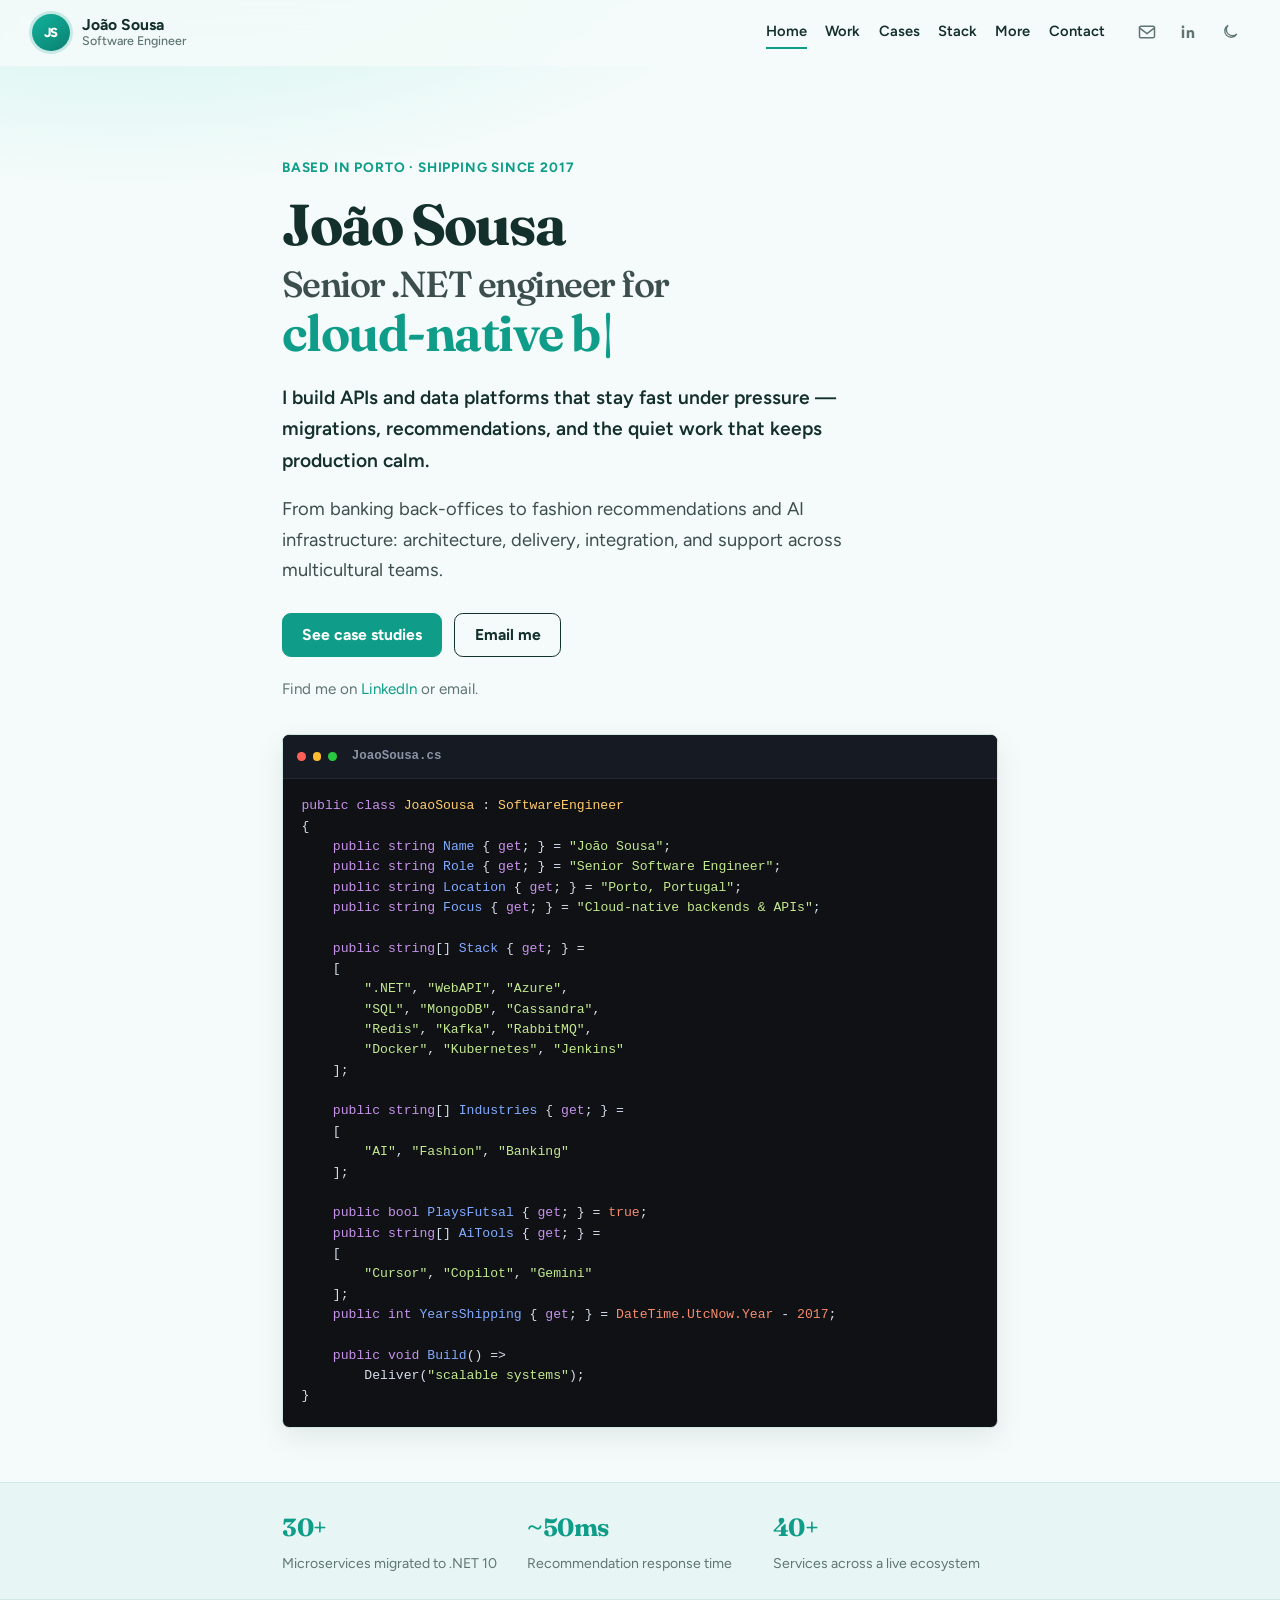
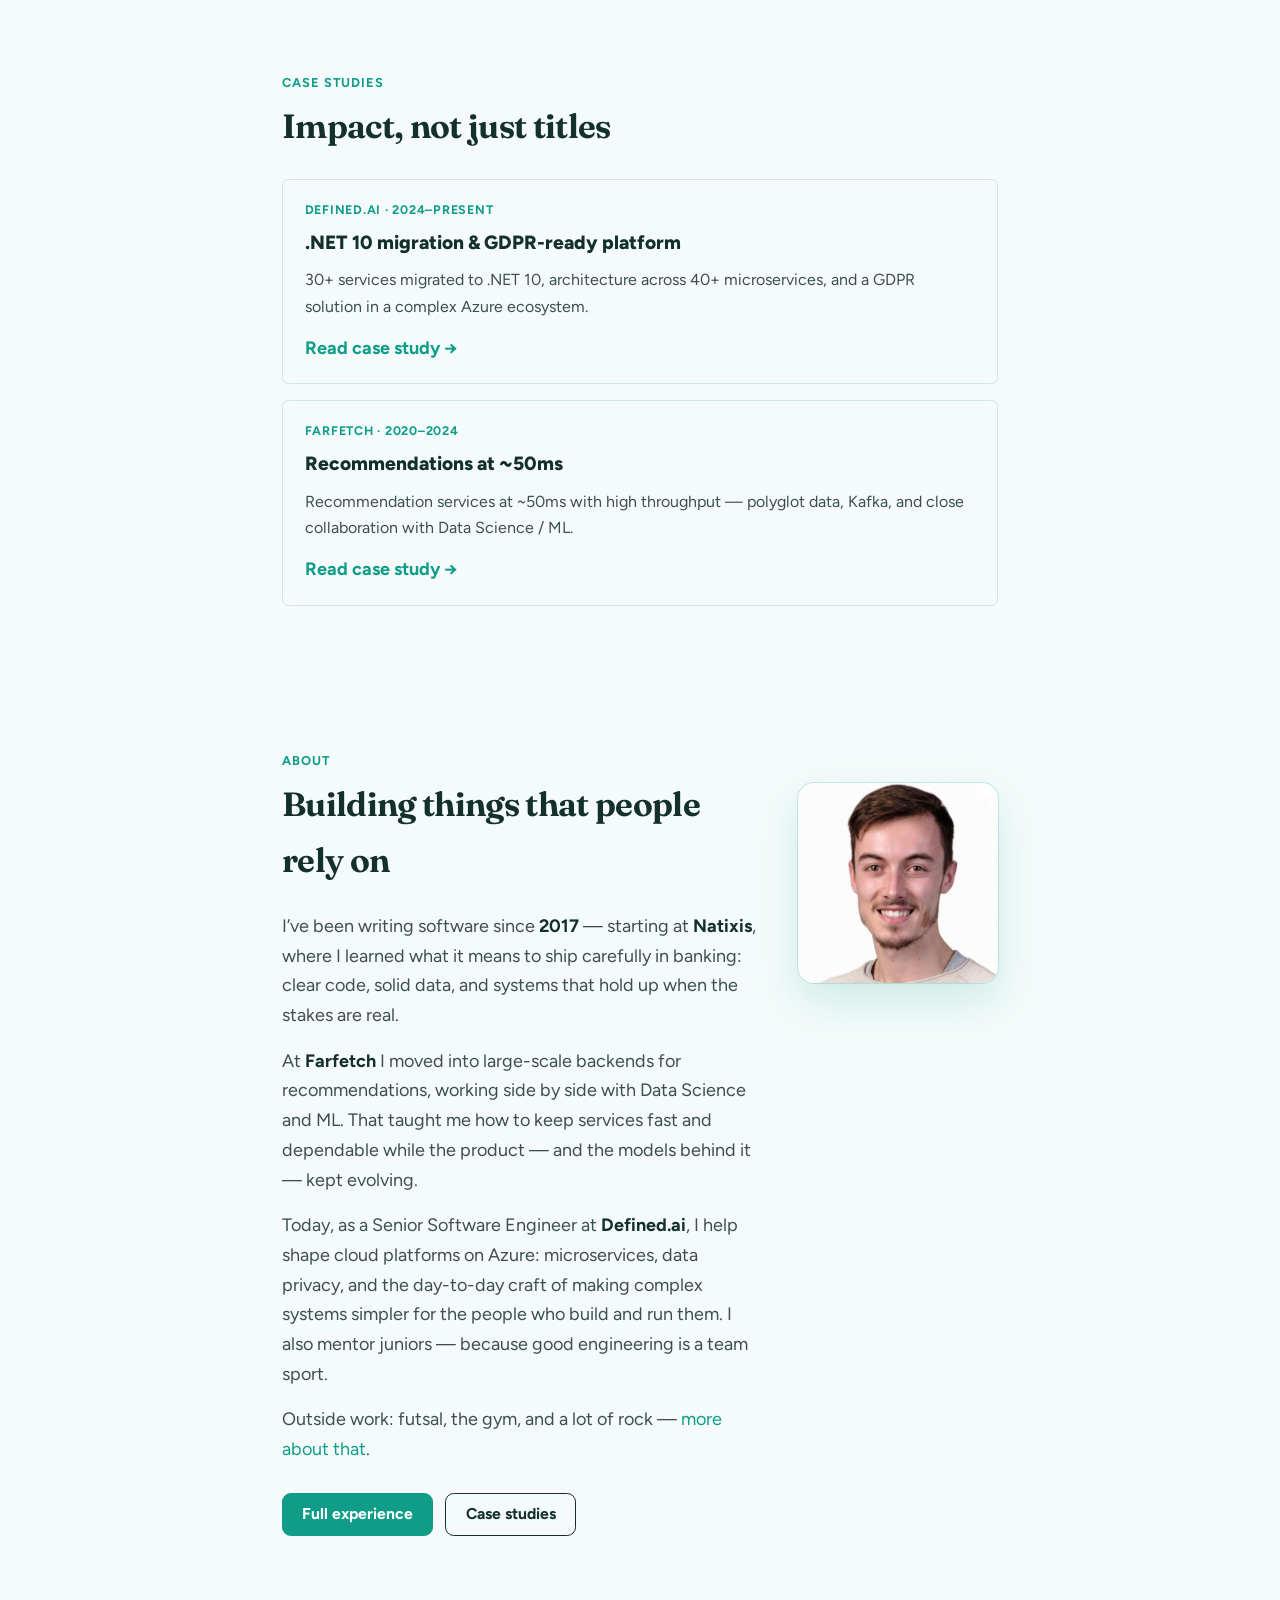
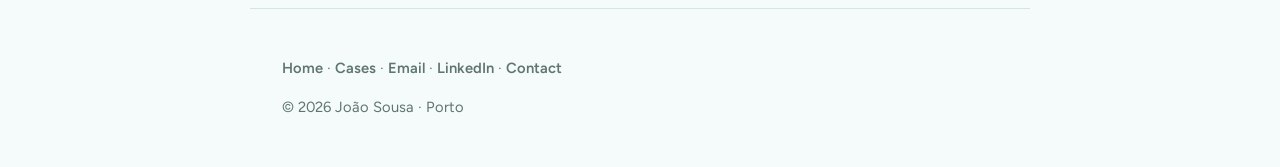
==== index.html @ 3246242c "Show ISP and UTM on Your traffic admin table. Co-authored-by: Cursor <cursoragent@cursor.com>" ====
<!DOCTYPE html>
<html lang="en">
  <head>
    <meta charset="UTF-8" />
    <meta name="viewport" content="width=device-width, initial-scale=1.0" />
    <title>João Sousa — Senior Software Engineer</title>
    <meta
      name="description"
      content="Senior .NET engineer in Porto focused on cloud-native backends, APIs, and data platforms across AI, fashion, and banking."
    />
    <meta name="theme-color" content="#0f9d8a" />
    <meta
      name="analytics-endpoint"
      content="https://ca-joaosousa-analytics.icysky-6de7d3a3.northeurope.azurecontainerapps.io"
    />
    <link rel="icon" href="images/favicon.svg" type="image/svg+xml" />
    <link rel="apple-touch-icon" href="images/apple-touch-icon.png" />
    <meta property="og:type" content="website" />
    <meta property="og:title" content="João Sousa — Senior Software Engineer" />
    <meta
      property="og:description"
      content="Senior .NET engineer building backends, APIs, and cloud platforms. Experience across AI, fashion, and banking."
    />
    <meta
      property="og:image"
      content="https://joaosousadev.me/images/og-card.jpg"
    />
    <meta property="og:image:width" content="1200" />
    <meta property="og:image:height" content="630" />
    <meta property="og:url" content="https://joaosousadev.me/" />
    <meta property="og:locale" content="en_GB" />
    <meta name="twitter:card" content="summary_large_image" />
    <meta name="twitter:title" content="João Sousa — Senior Software Engineer" />
    <meta
      name="twitter:description"
      content="Senior .NET engineer building backends, APIs, and cloud platforms."
    />
    <meta
      name="twitter:image"
      content="https://joaosousadev.me/images/og-card.jpg"
    />
    <script>
      (() => {
        const stored = localStorage.getItem("theme");
        const prefersDark = window.matchMedia("(prefers-color-scheme: dark)").matches;
        const theme =
          stored === "light" || stored === "dark"
            ? stored
            : prefersDark
              ? "dark"
              : "light";
        document.documentElement.setAttribute("data-theme", theme);
      })();
    </script>
    <link rel="preconnect" href="https://fonts.googleapis.com" />
    <link rel="preconnect" href="https://fonts.gstatic.com" crossorigin />
    <link
      href="https://fonts.googleapis.com/css2?family=Figtree:wght@400;500;600;700;800&family=Fraunces:opsz,wght@9..144,500;9..144,650;9..144,700&display=swap"
      rel="stylesheet"
    />
    <link rel="stylesheet" href="styles.css?v=20260723b" />
  </head>
  <body>
    <header class="site-header">
      <a class="brand" href="#/" data-link>
        <span class="brand__mark" aria-hidden="true">JS</span>
        <span class="brand__text">
          <span class="brand__name">João Sousa</span>
          <span class="brand__role">Software Engineer</span>
        </span>
      </a>

      <div class="header__right">
        <nav class="nav" aria-label="Primary">
          <a href="#/" data-link data-nav="home">Home</a>
          <a href="#/work" data-link data-nav="work">Work</a>
          <a href="#/cases" data-link data-nav="cases">Cases</a>
          <a href="#/stack" data-link data-nav="stack">Stack</a>
          <a href="#/more" data-link data-nav="more">More</a>
          <a href="#/contact" data-link data-nav="contact">Contact</a>
        </nav>
        <div class="header__actions">
          <a
            class="icon-link"
            href="mailto:jpsousa1812@hotmail.com"
            aria-label="Send email"
            title="Email"
          >
            <svg viewBox="0 0 24 24" width="20" height="20" fill="none" stroke="currentColor" stroke-width="1.8" aria-hidden="true">
              <rect x="3" y="5" width="18" height="14" rx="2" />
              <path d="m3 7 9 7 9-7" stroke-linecap="round" stroke-linejoin="round" />
            </svg>
          </a>
          <a
            class="icon-link"
            href="https://www.linkedin.com/in/joao-sousa-software-engineer/"
            target="_blank"
            rel="noopener noreferrer"
            aria-label="LinkedIn profile"
            title="LinkedIn"
          >
            <svg viewBox="0 0 24 24" width="18" height="18" fill="currentColor" aria-hidden="true">
              <path d="M6.94 8.5H3.75V20h3.19V8.5zM5.34 7.1a1.85 1.85 0 1 0 0-3.7 1.85 1.85 0 0 0 0 3.7zM20.25 20h-3.18v-5.6c0-1.33-.48-2.24-1.68-2.24-.92 0-1.46.62-1.7 1.22-.09.21-.11.5-.11.8V20H10.4s.04-9.43 0-10.41h3.19v1.48c.42-.65 1.18-1.58 2.88-1.58 2.1 0 3.78 1.37 3.78 4.32V20z" />
            </svg>
          </a>
          <button
            type="button"
            class="theme-toggle"
            id="theme-toggle"
            aria-label="Toggle dark mode"
            title="Toggle theme"
          >
            <span class="theme-toggle__icon theme-toggle__icon--moon" aria-hidden="true">
              <svg viewBox="0 0 24 24" width="18" height="18" fill="none" stroke="currentColor" stroke-width="1.8">
                <path d="M21 14.5A8.5 8.5 0 1 1 9.5 3 7 7 0 0 0 21 14.5z" />
              </svg>
            </span>
            <span class="theme-toggle__icon theme-toggle__icon--sun" aria-hidden="true">
              <svg viewBox="0 0 24 24" width="18" height="18" fill="none" stroke="currentColor" stroke-width="1.8">
                <circle cx="12" cy="12" r="4" />
                <path d="M12 2v2M12 20v2M4.9 4.9l1.4 1.4M17.7 17.7l1.4 1.4M2 12h2M20 12h2M4.9 19.1l1.4-1.4M17.7 6.3l1.4-1.4" />
              </svg>
            </span>
          </button>
        </div>
      </div>
    </header>

    <main id="app">
      <section class="page is-active" data-page="home" id="page-home">
        <div class="hero">
          <p class="hero__place">Based in Porto · shipping since 2017</p>
          <h1 class="hero__title">
            <span class="hero__name">João Sousa</span>
            <span class="hero__lead">Senior .NET engineer for</span>
            <span class="hero__typed"
              ><span id="typed-role">cloud-native backends</span
              ><span class="hero__cursor" aria-hidden="true">|</span></span
            >
          </h1>
          <p class="hero__pitch">
            I build APIs and data platforms that stay fast under pressure —
            migrations, recommendations, and the quiet work that keeps
            production calm.
          </p>
          <p class="hero__lede">
            From banking back-offices to fashion recommendations and AI
            infrastructure: architecture, delivery, integration, and support
            across multicultural teams.
          </p>
          <div class="hero__actions">
            <a class="btn btn--primary" href="#/cases" data-link>See case studies</a>
            <a class="btn btn--ghost" href="mailto:jpsousa1812@hotmail.com"
              >Email me</a
            >
          </div>
          <p class="hero__find">
            Find me on
            <a
              href="https://www.linkedin.com/in/joao-sousa-software-engineer/"
              target="_blank"
              rel="noopener noreferrer"
              >LinkedIn</a
            >
            or email.
          </p>

          <div class="code-panel" aria-label="Profile represented as C# code">
            <div class="code-panel__bar">
              <span class="code-panel__dot" aria-hidden="true"></span>
              <span class="code-panel__dot" aria-hidden="true"></span>
              <span class="code-panel__dot" aria-hidden="true"></span>
              <span class="code-panel__file">JoaoSousa.cs</span>
            </div>
            <pre class="code-panel__pre"><code class="code"><span class="k">public class</span> <span class="t">JoaoSousa</span> : <span class="t">SoftwareEngineer</span>
{
    <span class="k">public string</span> <span class="p">Name</span> { <span class="k">get</span>; } = <span class="s">"João Sousa"</span>;
    <span class="k">public string</span> <span class="p">Role</span> { <span class="k">get</span>; } = <span class="s">"Senior Software Engineer"</span>;
    <span class="k">public string</span> <span class="p">Location</span> { <span class="k">get</span>; } = <span class="s">"Porto, Portugal"</span>;
    <span class="k">public string</span> <span class="p">Focus</span> { <span class="k">get</span>; } = <span class="s">"Cloud-native backends &amp; APIs"</span>;

    <span class="k">public string</span>[] <span class="p">Stack</span> { <span class="k">get</span>; } =
    [
        <span class="s">".NET"</span>, <span class="s">"WebAPI"</span>, <span class="s">"Azure"</span>,
        <span class="s">"SQL"</span>, <span class="s">"MongoDB"</span>, <span class="s">"Cassandra"</span>,
        <span class="s">"Redis"</span>, <span class="s">"Kafka"</span>, <span class="s">"RabbitMQ"</span>,
        <span class="s">"Docker"</span>, <span class="s">"Kubernetes"</span>, <span class="s">"Jenkins"</span>
    ];

    <span class="k">public string</span>[] <span class="p">Industries</span> { <span class="k">get</span>; } =
    [
        <span class="s">"AI"</span>, <span class="s">"Fashion"</span>, <span class="s">"Banking"</span>
    ];

    <span class="k">public bool</span> <span class="p">PlaysFutsal</span> { <span class="k">get</span>; } = <span class="n">true</span>;
    <span class="k">public string</span>[] <span class="p">AiTools</span> { <span class="k">get</span>; } =
    [
        <span class="s">"Cursor"</span>, <span class="s">"Copilot"</span>, <span class="s">"Gemini"</span>
    ];
    <span class="k">public int</span> <span class="p">YearsShipping</span> { <span class="k">get</span>; } = <span class="n">DateTime.UtcNow.Year</span> - <span class="n">2017</span>;

    <span class="k">public void</span> <span class="m">Build</span>() =>
        Deliver(<span class="s">"scalable systems"</span>);
}</code></pre>
          </div>
        </div>

        <div class="proof">
          <div class="proof__inner">
            <div class="proof__item">
              <p class="proof__value">30+</p>
              <p class="proof__label">Microservices migrated to .NET 10</p>
            </div>
            <div class="proof__item">
              <p class="proof__value">~50ms</p>
              <p class="proof__label">Recommendation response time</p>
            </div>
            <div class="proof__item">
              <p class="proof__value">40+</p>
              <p class="proof__label">Services across a live ecosystem</p>
            </div>
          </div>
        </div>

        <div class="section home-cases">
          <p class="section__eyebrow">Case studies</p>
          <h2 class="section__title">Impact, not just titles</h2>
          <div class="card-list">
            <a class="card" href="#/cases/defined" data-link>
              <p class="card__eyebrow">Defined.ai · 2024–Present</p>
              <h3 class="card__title">.NET 10 migration & GDPR-ready platform</h3>
              <p class="card__text">
                30+ services migrated to .NET 10, architecture across 40+
                microservices, and a GDPR solution in a complex Azure ecosystem.
              </p>
              <p class="card__cta">Read case study →</p>
            </a>
            <a class="card" href="#/cases/farfetch" data-link>
              <p class="card__eyebrow">Farfetch · 2020–2024</p>
              <h3 class="card__title">Recommendations at ~50ms</h3>
              <p class="card__text">
                Recommendation services at ~50ms with high throughput — polyglot
                data, Kafka, and close collaboration with Data Science / ML.
              </p>
              <p class="card__cta">Read case study →</p>
            </a>
          </div>
        </div>

        <div class="section about">
          <p class="section__eyebrow">About</p>
          <div class="about-layout">
            <div class="about-copy">
              <h2 class="section__title">Building things that people rely on</h2>
              <div class="prose">
                <p>
                  I’ve been writing software since <strong>2017</strong> — starting
                  at <strong>Natixis</strong>, where I learned what it means to ship
                  carefully in banking: clear code, solid data, and systems that
                  hold up when the stakes are real.
                </p>
                <p>
                  At <strong>Farfetch</strong> I moved into large-scale backends for
                  recommendations, working side by side with Data Science and ML.
                  That taught me how to keep services fast and dependable while the
                  product — and the models behind it — kept evolving.
                </p>
                <p>
                  Today, as a Senior Software Engineer at <strong>Defined.ai</strong>,
                  I help shape cloud platforms on Azure: microservices, data privacy,
                  and the day-to-day craft of making complex systems simpler for the
                  people who build and run them. I also mentor juniors — because good
                  engineering is a team sport.
                </p>
                <p>
                  Outside work: futsal, the gym, and a lot of rock —
                  <a href="#/more" data-link>more about that</a>.
                </p>
              </div>
              <div class="cta-row">
                <a class="btn btn--primary" href="#/work" data-link>Full experience</a>
                <a class="btn btn--ghost" href="#/cases" data-link>Case studies</a>
              </div>
            </div>
            <figure class="about-photo">
              <img
                src="images/joao-portrait.jpg"
                alt="João Sousa"
                width="505"
                height="505"
                loading="lazy"
                decoding="async"
              />
            </figure>
          </div>
        </div>
      </section>

      <section class="page" data-page="work" id="page-work" hidden>
        <div class="section">
          <p class="section__eyebrow">Experience</p>
          <h1 class="section__title section__title--page">Where the work happened</h1>
          <p class="prose intro">
            Impact-focused highlights. For deeper narratives, see the
            <a href="#/cases" data-link>case studies</a>.
          </p>

          <ol class="timeline">
            <li class="timeline__item is-visible">
              <div class="timeline__meta">
                <time datetime="2024-04">04.2024 — Present</time>
                <p class="timeline__role">Senior Software Engineer</p>
                <p class="timeline__org">Defined.ai</p>
              </div>
              <div class="timeline__body">
                <ul class="impact">
                  <li>
                    Migrated <strong>30+ microservices</strong> to
                    <strong>.NET 10</strong> from legacy versions in a live
                    platform.
                  </li>
                  <li>
                    Designed architecture across a complex ecosystem of
                    <strong>40+ microservices</strong>, including a
                    <strong>GDPR</strong> solution for sensitive data.
                  </li>
                  <li>
                    Led migration from <strong>Azure Classic to ARM</strong> and
                    hardened cloud-native delivery with Docker, Kubernetes, and
                    RabbitMQ.
                  </li>
                  <li>
                    Mentored junior engineers and partnered with stakeholders on
                    technical roadmaps.
                  </li>
                </ul>
                <p class="timeline__stack">
                  .NET · WebAPI · SQL Server · Docker · RabbitMQ · Azure ·
                  Kubernetes
                </p>
                <p class="timeline__link">
                  <a href="#/cases/defined" data-link>Case study →</a>
                </p>
              </div>
            </li>

            <li class="timeline__item is-visible">
              <div class="timeline__meta">
                <time datetime="2020-09">09.2020 — 03.2024</time>
                <p class="timeline__role">Software Engineer .NET</p>
                <p class="timeline__org">Farfetch</p>
              </div>
              <div class="timeline__body">
                <ul class="impact">
                  <li>
                    Delivered recommendation services with
                    <strong>~50ms response times</strong> under high throughput.
                  </li>
                  <li>
                    Partnered with <strong>Data Science & ML</strong> to align
                    architecture with model deployment needs.
                  </li>
                  <li>
                    Owned a polyglot persistence layer —
                    <strong>MongoDB, SQL, Cassandra, Redis</strong> — for
                    consistency and performance.
                  </li>
                  <li>
                    Orchestrated distributed services with
                    <strong>Kafka, Docker, and Kubernetes</strong>; integrated
                    Python into production workflows.
                  </li>
                </ul>
                <p class="timeline__stack">
                  .NET · Kafka · MongoDB · Cassandra · Redis · Kubernetes · Python
                </p>
                <p class="timeline__link">
                  <a href="#/cases/farfetch" data-link>Case study →</a>
                </p>
              </div>
            </li>

            <li class="timeline__item is-visible">
              <div class="timeline__meta">
                <time datetime="2017-09">09.2017 — 09.2020</time>
                <p class="timeline__role">.NET Developer → Junior → Trainee</p>
                <p class="timeline__org">Natixis</p>
              </div>
              <div class="timeline__body">
                <ul class="impact">
                  <li>
                    Grew from trainee to .NET engineer on
                    <strong>enterprise banking</strong> applications.
                  </li>
                  <li>
                    Delivered .NET services and optimized
                    <strong>T-SQL / SQL Server</strong> workflows for reporting
                    and back-office efficiency.
                  </li>
                  <li>
                    Delivered <strong>SSIS</strong> integrations and applied
                    design patterns / clean code for maintainability.
                  </li>
                </ul>
                <p class="timeline__stack">
                  .NET · SQL Server · SSIS · Entity Framework · T-SQL
                </p>
              </div>
            </li>
          </ol>
        </div>
      </section>

      <section class="page" data-page="cases" id="page-cases" hidden>
        <div class="section">
          <p class="section__eyebrow">Case studies</p>
          <h1 class="section__title section__title--page">Selected deep dives</h1>
          <p class="prose intro">
            Two stories that show how I approach platform and data-heavy backend
            work end to end.
          </p>

          <div class="card-list">
            <a class="card" href="#/cases/defined" data-link>
              <p class="card__eyebrow">Defined.ai · 2024–Present</p>
              <h2 class="card__title">.NET 10 migration & GDPR-ready platform</h2>
              <p class="card__text">
                30+ services migrated to .NET 10, architecture across 40+
                microservices, and a GDPR solution in a complex Azure ecosystem.
              </p>
              <p class="card__cta">Read case study →</p>
            </a>
            <a class="card" href="#/cases/farfetch" data-link>
              <p class="card__eyebrow">Farfetch · 2020–2024</p>
              <h2 class="card__title">Recommendations at ~50ms</h2>
              <p class="card__text">
                Recommendation services at ~50ms with high throughput — polyglot
                data, Kafka, and close collaboration with Data Science / ML.
              </p>
              <p class="card__cta">Read case study →</p>
            </a>
          </div>
        </div>
      </section>

      <section class="page" data-page="case-defined" id="page-case-defined" hidden>
        <div class="section">
          <p class="section__eyebrow">
            <a href="#/cases" data-link>Cases</a> · Defined.ai
          </p>
          <h1 class="section__title section__title--page">
            .NET 10 migration & GDPR-ready platform
          </h1>
          <p class="case__meta">Senior Software Engineer · 04.2024 — Present</p>

          <div class="metrics">
            <div class="metrics__item">
              <p class="metrics__value">30+</p>
              <p class="metrics__label">Microservices migrated to .NET 10</p>
            </div>
            <div class="metrics__item">
              <p class="metrics__value">40+</p>
              <p class="metrics__label">Services in the ecosystem</p>
            </div>
            <div class="metrics__item">
              <p class="metrics__value">GDPR</p>
              <p class="metrics__label">Privacy solution designed</p>
            </div>
          </div>

          <div class="case-block">
            <h2>Problem</h2>
            <p>
              A large microservices estate needed to move off legacy .NET
              versions, stay operable at scale, and meet stronger privacy
              expectations for sensitive user data — without freezing delivery.
            </p>
          </div>
          <div class="case-block">
            <h2>Approach</h2>
            <ul class="impact">
              <li>
                Migrated <strong>30+ microservices</strong> from legacy .NET
                versions to <strong>.NET 10</strong>.
              </li>
              <li>
                Designed architecture across a complex ecosystem of
                <strong>40+ microservices</strong>, including service boundaries
                and cloud-native deployment on Azure.
              </li>
              <li>
                Designed a <strong>GDPR</strong> solution covering data handling
                and compliance needs across the platform.
              </li>
              <li>
                Supported infrastructure evolution
                (<strong>Azure Classic → ARM</strong>) with Docker, Kubernetes,
                and resilient messaging via RabbitMQ.
              </li>
              <li>
                Mentored junior engineers and aligned technical work with
                business priorities.
              </li>
            </ul>
          </div>
          <div class="case-block">
            <h2>Outcome</h2>
            <p>
              A modernized service fleet on .NET 10, clearer architecture across
              40+ services, and a GDPR-ready approach to sensitive data — built
              to scale with the product rather than fight it.
            </p>
          </div>
          <p class="timeline__stack">
            .NET 10 · WebAPI · SQL Server · Docker · RabbitMQ · Azure ·
            Kubernetes · EF · Dapper
          </p>
          <div class="cta-row">
            <a class="btn btn--ghost" href="#/cases" data-link>All cases</a>
            <a class="btn btn--primary" href="#/contact" data-link>Contact</a>
          </div>
        </div>
      </section>

      <section class="page" data-page="case-farfetch" id="page-case-farfetch" hidden>
        <div class="section">
          <p class="section__eyebrow">
            <a href="#/cases" data-link>Cases</a> · Farfetch
          </p>
          <h1 class="section__title section__title--page">
            Recommendations at ~50ms
          </h1>
          <p class="case__meta">Software Engineer .NET · 09.2020 — 03.2024</p>

          <div class="metrics">
            <div class="metrics__item">
              <p class="metrics__value">~50ms</p>
              <p class="metrics__label">Recommendation response time</p>
            </div>
            <div class="metrics__item">
              <p class="metrics__value">High</p>
              <p class="metrics__label">Throughput in production</p>
            </div>
            <div class="metrics__item">
              <p class="metrics__value">ML</p>
              <p class="metrics__label">Close DS / ML collaboration</p>
            </div>
          </div>

          <div class="case-block">
            <h2>Problem</h2>
            <p>
              Recommendation systems had to stay fast and reliable under heavy
              traffic, while integrating evolving ML models and a heterogeneous
              data landscape.
            </p>
          </div>
          <div class="case-block">
            <h2>Approach</h2>
            <ul class="impact">
              <li>
                Built and maintained mission-critical
                <strong>.NET</strong> recommendation services targeting
                <strong>~50ms</strong> response times at high throughput.
              </li>
              <li>
                Collaborated tightly with
                <strong>Data Science and Machine Learning</strong> on
                architecture and model integration.
              </li>
              <li>
                Managed polyglot persistence —
                <strong>MongoDB, SQL, Cassandra, Redis</strong> — for the right
                store per access pattern.
              </li>
              <li>
                Used <strong>Kafka</strong>, Docker, and Kubernetes for
                distributed, cloud-native delivery; brought
                <strong>Python</strong> into production data workflows where it
                fit.
              </li>
            </ul>
          </div>
          <div class="case-block">
            <h2>Outcome</h2>
            <p>
              A production recommendation path delivering around
              <strong>50ms</strong> responses under high throughput — stable
              enough to absorb ML-driven change without sacrificing the shopping
              experience.
            </p>
          </div>
          <p class="timeline__stack">
            .NET · WebAPI · Kafka · MongoDB · Cassandra · Redis · Kubernetes ·
            Python · Jenkins
          </p>
          <div class="cta-row">
            <a class="btn btn--ghost" href="#/cases" data-link>All cases</a>
            <a class="btn btn--primary" href="#/contact" data-link>Contact</a>
          </div>
        </div>
      </section>

      <section class="page" data-page="projects" id="page-projects" hidden>
        <div class="section">
          <p class="section__eyebrow">Projects</p>
          <h1 class="section__title section__title--page">Selected work & experiments</h1>
          <p class="prose intro">
            A short list of things I’m happy to discuss. Public repo links can be
            added as soon as you share them.
          </p>

          <div class="card-list">
            <article class="card card--static">
              <p class="card__eyebrow">Platform</p>
              <h2 class="card__title">Azure ARM migration patterns</h2>
              <p class="card__text">
                Lessons from moving a microservices estate from Classic to ARM —
                resource structure, containers, and safer rollouts.
              </p>
            </article>
            <article class="card card--static">
              <p class="card__eyebrow">Data</p>
              <h2 class="card__title">Polyglot persistence for recommendations</h2>
              <p class="card__text">
                How SQL, MongoDB, Cassandra, and Redis co-existed in a
                high-throughput recommendation path.
              </p>
            </article>
            <article class="card card--static">
              <p class="card__eyebrow">Privacy</p>
              <h2 class="card__title">GDPR-ready data handling</h2>
              <p class="card__text">
                Designing platform controls for consent, retention, and sensitive
                data flows in a microservices world.
              </p>
            </article>
          </div>
        </div>
      </section>

      <section class="page" data-page="stack" id="page-stack" hidden>
        <div class="section">
          <p class="section__eyebrow">Stack</p>
          <h1 class="section__title section__title--page">Tools from the CV</h1>
          <p class="prose intro">
            Full technology set from my experience since 2017 — backends, data,
            and cloud first.
          </p>

          <div class="stack-group">
            <h2 class="stack-group__title">.NET &amp; backend</h2>
            <ul class="stack-list">
              <li>.NET</li>
              <li>.NET Core</li>
              <li>C#</li>
              <li>ASP.NET</li>
              <li>WebAPI</li>
              <li>LINQ</li>
              <li>Entity Framework</li>
              <li>Dapper</li>
              <li>Design Patterns</li>
              <li>Architecture</li>
              <li>MultiThreading</li>
              <li>Clean Code</li>
            </ul>
          </div>

          <div class="stack-group">
            <h2 class="stack-group__title">Data &amp; persistence</h2>
            <ul class="stack-list">
              <li>SQL</li>
              <li>SQL Server</li>
              <li>T-SQL</li>
              <li>MongoDB</li>
              <li>Cassandra</li>
              <li>Redis</li>
              <li>SSIS</li>
              <li>JSON</li>
              <li>Apache Spark</li>
            </ul>
          </div>

          <div class="stack-group">
            <h2 class="stack-group__title">Cloud, messaging &amp; DevOps</h2>
            <ul class="stack-list">
              <li>Azure</li>
              <li>Docker</li>
              <li>Kubernetes</li>
              <li>Microservices</li>
              <li>Kafka</li>
              <li>RabbitMQ</li>
              <li>GIT</li>
              <li>Jenkins</li>
              <li>Continuous Integration</li>
              <li>DevOps</li>
            </ul>
          </div>

          <div class="stack-group">
            <h2 class="stack-group__title">Languages &amp; adjacent</h2>
            <ul class="stack-list">
              <li>Python</li>
              <li>Machine Learning</li>
              <li>Web Services</li>
            </ul>
          </div>

          <div class="stack-group">
            <h2 class="stack-group__title">Ways of working</h2>
            <ul class="stack-list">
              <li>Scrum</li>
              <li>Software Life Cycle Management</li>
              <li>Versioning Management</li>
              <li>Incident &amp; Request Management</li>
              <li>Testing Activities</li>
              <li>Time Management</li>
            </ul>
          </div>

          <p class="stack__note">
            Education: Degree in Computer Engineering — ISEP, Porto.
            Trainings from the CV also covered Frameworks and related .NET
            topics listed above.
          </p>
        </div>
      </section>

      <section class="page" data-page="more" id="page-more" hidden>
        <div class="section">
          <p class="section__eyebrow">More about me</p>
          <h1 class="section__title section__title--page">Beyond work</h1>
          <p class="prose intro more-intro">
            From Porto — still chasing the ball, lifting, and blasting
            <a
              href="https://open.spotify.com/track/5dtZJhfRvdIi0Wa59HrkjG"
              target="_blank"
              rel="noopener noreferrer"
              >Wet Sand</a
            >.
          </p>

          <div class="more-spotlight">
            <p class="more-spotlight__value">20+</p>
            <div class="more-spotlight__body">
              <h2>Futsal</h2>
              <p>Years on the court. Still playing.</p>
            </div>
          </div>

          <dl class="more-facts">
            <div class="more-facts__row">
              <dt>Gym</dt>
              <dd>Most weeks. No drama — just show up.</dd>
            </div>
            <div class="more-facts__row more-facts__row--feature">
              <dt>Rock</dt>
              <dd>
                <a
                  class="more-rock"
                  href="https://open.spotify.com/track/5dtZJhfRvdIi0Wa59HrkjG"
                  target="_blank"
                  rel="noopener noreferrer"
                >
                  <img
                    class="more-rock__art"
                    src="images/rhcp-californication.jpg"
                    alt="Red Hot Chili Peppers"
                    width="64"
                    height="64"
                    loading="lazy"
                    decoding="async"
                  />
                  <span class="more-rock__text">
                    Favorite band
                    <span class="more-band">Red Hot Chili Peppers</span>
                  </span>
                </a>
              </dd>
            </div>
          </dl>
        </div>
      </section>

      <section class="page" data-page="admin" id="page-admin" hidden>
        <div class="section">
          <p class="section__eyebrow">Private</p>
          <h1 class="section__title section__title--page">Analytics</h1>
          <p class="prose intro">
            Protected by API key. Not linked in the main nav —
            open <code>#/admin</code> directly.
          </p>

          <form class="admin-form" id="admin-form">
            <label class="admin-form__label" for="admin-api-key">API key</label>
            <div class="admin-form__row">
              <input
                id="admin-api-key"
                class="admin-form__input"
                type="password"
                autocomplete="off"
                spellcheck="false"
                placeholder="ANALYTICS_API_KEY"
              />
              <button class="btn btn--primary" type="submit">Load stats</button>
              <button class="btn btn--ghost" type="button" id="admin-clear" hidden>
                Clear key
              </button>
            </div>
            <p class="admin-form__hint" id="admin-endpoint-hint"></p>
            <p class="admin-form__hint" id="admin-refresh-hint" hidden></p>
            <p class="admin-form__error" id="admin-error" hidden></p>
          </form>

          <div class="admin-stats" id="admin-stats" hidden>
            <div class="admin-kpis">
              <div class="admin-kpi">
                <p class="admin-kpi__value" id="kpi-total">—</p>
                <p class="admin-kpi__label">Total views</p>
              </div>
              <div class="admin-kpi">
                <p class="admin-kpi__value" id="kpi-7">—</p>
                <p class="admin-kpi__label">Last 7 days</p>
              </div>
              <div class="admin-kpi">
                <p class="admin-kpi__value" id="kpi-30">—</p>
                <p class="admin-kpi__label">Last 30 days</p>
              </div>
              <div class="admin-kpi">
                <p class="admin-kpi__value" id="kpi-unique">—</p>
                <p class="admin-kpi__label">Unique (30d)</p>
              </div>
              <div class="admin-kpi">
                <p class="admin-kpi__value" id="kpi-own">—</p>
                <p class="admin-kpi__label">Your views</p>
              </div>
            </div>

            <div class="admin-grid">
              <div>
                <h2 class="admin-block__title">Views by day (PT)</h2>
                <div class="admin-table-wrap">
                  <table class="admin-table" id="admin-by-day">
                    <thead>
                      <tr>
                        <th>Day</th>
                        <th>Views</th>
                        <th>Unique IPs</th>
                      </tr>
                    </thead>
                    <tbody></tbody>
                  </table>
                </div>
              </div>
              <div>
                <h2 class="admin-block__title">Views by path</h2>
                <div class="admin-table-wrap">
                  <table class="admin-table" id="admin-by-path">
                    <thead>
                      <tr>
                        <th>Path</th>
                        <th>Views</th>
                      </tr>
                    </thead>
                    <tbody></tbody>
                  </table>
                </div>
              </div>
              <div>
                <h2 class="admin-block__title">By country</h2>
                <div class="admin-table-wrap">
                  <table class="admin-table" id="admin-by-country">
                    <thead>
                      <tr>
                        <th>Country</th>
                        <th>Views</th>
                      </tr>
                    </thead>
                    <tbody></tbody>
                  </table>
                </div>
              </div>
              <div>
                <h2 class="admin-block__title">By city</h2>
                <div class="admin-table-wrap">
                  <table class="admin-table" id="admin-by-city">
                    <thead>
                      <tr>
                        <th>City</th>
                        <th>CC</th>
                        <th>Views</th>
                      </tr>
                    </thead>
                    <tbody></tbody>
                  </table>
                </div>
              </div>
              <div>
                <h2 class="admin-block__title">By ISP</h2>
                <div class="admin-table-wrap">
                  <table class="admin-table" id="admin-by-isp">
                    <thead>
                      <tr>
                        <th>ISP</th>
                        <th>Views</th>
                      </tr>
                    </thead>
                    <tbody></tbody>
                  </table>
                </div>
              </div>
              <div>
                <h2 class="admin-block__title">By browser</h2>
                <div class="admin-table-wrap">
                  <table class="admin-table" id="admin-by-browser">
                    <thead>
                      <tr>
                        <th>Browser</th>
                        <th>Views</th>
                      </tr>
                    </thead>
                    <tbody></tbody>
                  </table>
                </div>
              </div>
              <div>
                <h2 class="admin-block__title">By OS</h2>
                <div class="admin-table-wrap">
                  <table class="admin-table" id="admin-by-os">
                    <thead>
                      <tr>
                        <th>OS</th>
                        <th>Views</th>
                      </tr>
                    </thead>
                    <tbody></tbody>
                  </table>
                </div>
              </div>
              <div>
                <h2 class="admin-block__title">By language</h2>
                <div class="admin-table-wrap">
                  <table class="admin-table" id="admin-by-language">
                    <thead>
                      <tr>
                        <th>Language</th>
                        <th>Views</th>
                      </tr>
                    </thead>
                    <tbody></tbody>
                  </table>
                </div>
              </div>
              <div>
                <h2 class="admin-block__title">By UTM source</h2>
                <div class="admin-table-wrap">
                  <table class="admin-table" id="admin-by-utm">
                    <thead>
                      <tr>
                        <th>Source</th>
                        <th>Views</th>
                      </tr>
                    </thead>
                    <tbody></tbody>
                  </table>
                </div>
              </div>
            </div>

            <h2 class="admin-block__title">Your traffic (excluded from stats above)</h2>
            <p class="admin-form__hint">
              Work laptop and personal mobile IPs are kept here so main tables stay clean.
            </p>
            <div class="admin-table-wrap">
              <table class="admin-table admin-table--fit" id="admin-own-ip">
                <thead>
                  <tr>
                    <th>Device</th>
                    <th>IP</th>
                    <th>Views</th>
                    <th>CC</th>
                    <th>City</th>
                    <th>ISP</th>
                    <th>UTM</th>
                    <th>Last seen (PT)</th>
                  </tr>
                </thead>
                <tbody></tbody>
              </table>
            </div>

            <h2 class="admin-block__title">Views by day × IP (30d)</h2>
            <p class="admin-form__hint">
              Quantos IPs distintos viram a página em cada dia (≈ pessoas/dispositivos/redes).
            </p>
            <div class="admin-table-wrap">
              <table class="admin-table admin-table--fit" id="admin-by-day-ip">
                <thead>
                  <tr>
                    <th>Day</th>
                    <th>IP</th>
                    <th>Views</th>
                    <th>CC</th>
                    <th>City</th>
                  </tr>
                </thead>
                <tbody></tbody>
              </table>
            </div>

            <h2 class="admin-block__title">By IP (30d)</h2>
            <p class="admin-form__hint">
              Mesmo IP ≈ mesma rede (NAT/VPN podem agrupar ou separar pessoas).
            </p>
            <div class="admin-table-wrap">
              <table class="admin-table admin-table--fit" id="admin-by-ip">
                <thead>
                  <tr>
                    <th>IP</th>
                    <th>Views</th>
                    <th>Days</th>
                    <th>CC</th>
                    <th>Region</th>
                    <th>City</th>
                    <th>ISP</th>
                    <th>Last seen (PT)</th>
                  </tr>
                </thead>
                <tbody></tbody>
              </table>
            </div>

            <h2 class="admin-block__title">Recent events</h2>
            <p class="admin-form__hint" id="admin-tz-note">
              When (PT) = Europe/Lisbon. Na base (Supabase/SQL) os valores estão em UTC.
            </p>
            <form class="admin-range" id="admin-range-form">
              <label class="admin-range__field">
                <span>From (PT)</span>
                <input type="datetime-local" id="admin-from" class="admin-form__input" />
              </label>
              <label class="admin-range__field">
                <span>To (PT)</span>
                <input type="datetime-local" id="admin-to" class="admin-form__input" />
              </label>
              <div class="admin-range__actions">
                <button class="btn btn--primary" type="submit">Apply range</button>
                <button class="btn btn--ghost" type="button" data-range="1">24h</button>
                <button class="btn btn--ghost" type="button" data-range="7">7d</button>
                <button class="btn btn--ghost" type="button" data-range="30">30d</button>
              </div>
            </form>
            <p class="admin-form__hint" id="admin-range-hint"></p>
            <div class="admin-table-wrap">
              <table class="admin-table admin-table--fit" id="admin-recent">
                <thead>
                  <tr>
                    <th>When (PT)</th>
                    <th>IP</th>
                    <th>Path</th>
                    <th>CC</th>
                    <th>Region</th>
                    <th>City</th>
                    <th>ISP</th>
                    <th>Device</th>
                    <th>UTM</th>
                    <th>Referrer</th>
                  </tr>
                </thead>
                <tbody></tbody>
              </table>
            </div>

          </div>
        </div>
      </section>

      <section class="page" data-page="contact" id="page-contact" hidden>
        <div class="section">
          <p class="section__eyebrow">Contact</p>
          <h1 class="section__title section__title--page">Let’s build something solid</h1>
          <p class="prose">
            Open to conversations about platform engineering, backend systems, and
            cloud-native delivery — especially .NET on Azure and data-heavy
            services.
          </p>
          <div class="hero__actions">
            <a class="btn btn--primary" href="mailto:jpsousa1812@hotmail.com"
              >Email me</a
            >
            <a
              class="btn btn--ghost"
              href="https://www.linkedin.com/in/joao-sousa-software-engineer/"
              target="_blank"
              rel="noopener noreferrer"
              >LinkedIn</a
            >
          </div>
        </div>
      </section>
    </main>

    <footer class="site-footer">
      <p>
        <a href="#/" data-link>Home</a> ·
        <a href="#/cases" data-link>Cases</a> ·
        <a href="mailto:jpsousa1812@hotmail.com">Email</a> ·
        <a
          href="https://www.linkedin.com/in/joao-sousa-software-engineer/"
          target="_blank"
          rel="noopener noreferrer"
          >LinkedIn</a
        >
        ·
        <a href="#/contact" data-link>Contact</a>
      </p>
      <p class="site-footer__copy">© <span id="year"></span> João Sousa · Porto</p>
    </footer>

    <button
      type="button"
      class="back-to-top"
      id="back-to-top"
      aria-label="Back to top"
      title="Back to top"
      hidden
    >
      <svg viewBox="0 0 24 24" width="20" height="20" fill="none" stroke="currentColor" stroke-width="2.2" aria-hidden="true">
        <path d="M12 19V5M5 12l7-7 7 7" stroke-linecap="round" stroke-linejoin="round" />
      </svg>
    </button>

    <script src="script.js?v=20260723b"></script>
  </body>
</html>
---- styles.css ----
:root,
[data-theme="light"] {
  --bg: #f4fbfa;
  --bg-soft: #e7f6f4;
  --text: #3d4f4c;
  --text-strong: #14302c;
  --text-light: #5f7571;
  --border: #cfe8e4;
  --primary: #0f9d8a;
  --primary-dark: #0b7f70;
  --primary-hover: #12b39d;
  --header-bg: rgba(244, 251, 250, 0.9);
  --font: "Figtree", "Segoe UI", sans-serif;
  --font-display: "Fraunces", Georgia, serif;
  --max: 780px;
  --space: clamp(1.25rem, 4vw, 2rem);
  --glow: radial-gradient(
    1200px 500px at 10% -10%,
    rgba(45, 212, 191, 0.22),
    transparent 55%
  );
  color-scheme: light;
}

[data-theme="dark"] {
  --bg: #071412;
  --bg-soft: #0e221f;
  --text: #c5d9d5;
  --text-strong: #eef8f6;
  --text-light: #8aa8a2;
  --border: #1e3a35;
  --primary: #2dd4bf;
  --primary-dark: #5eead4;
  --primary-hover: #5eead4;
  --header-bg: rgba(7, 20, 18, 0.9);
  --glow: radial-gradient(
    1000px 480px at 85% -5%,
    rgba(45, 212, 191, 0.14),
    transparent 50%
  );
  color-scheme: dark;
}

*,
*::before,
*::after {
  box-sizing: border-box;
}

html {
  scroll-behavior: smooth;
}

body {
  margin: 0;
  font-family: var(--font);
  font-size: 1.125rem;
  line-height: 1.65;
  color: var(--text);
  background: var(--bg) var(--glow);
  background-attachment: fixed;
  -webkit-font-smoothing: antialiased;
}

a {
  color: var(--primary);
  text-decoration: none;
  transition: color 0.15s ease;
}

a:hover,
a:focus-visible {
  color: var(--primary-hover);
}

img {
  display: block;
  max-width: 100%;
}

strong {
  color: var(--text-strong);
  font-weight: 700;
}

.site-header {
  position: sticky;
  top: 0;
  z-index: 30;
  display: flex;
  align-items: center;
  justify-content: space-between;
  gap: 1rem;
  padding: 0.85rem var(--space);
  background: var(--header-bg);
  backdrop-filter: blur(12px);
  border-bottom: 1px solid transparent;
}

.site-header.is-scrolled {
  border-bottom-color: var(--border);
}

.brand {
  display: flex;
  align-items: center;
  gap: 0.75rem;
  color: inherit;
  text-decoration: none;
  min-width: 0;
}

.brand:hover,
.brand:focus-visible {
  color: inherit;
}

.brand__mark {
  display: inline-flex;
  align-items: center;
  justify-content: center;
  width: 2.35rem;
  height: 2.35rem;
  border-radius: 999px;
  background: linear-gradient(145deg, var(--primary-hover), var(--primary-dark));
  color: #fff;
  font-size: 0.82rem;
  font-weight: 800;
  letter-spacing: -0.03em;
  flex-shrink: 0;
  box-shadow: 0 0 0 3px color-mix(in srgb, var(--primary) 18%, transparent);
}

.brand__text {
  display: flex;
  flex-direction: column;
  line-height: 1.15;
  min-width: 0;
}

.brand__name {
  font-size: 0.98rem;
  font-weight: 700;
  color: var(--text-strong);
}

.brand__role {
  font-size: 0.78rem;
  font-weight: 500;
  color: var(--text-light);
}

.header__right {
  display: flex;
  align-items: center;
  gap: clamp(0.75rem, 2vw, 1.5rem);
}

.nav {
  display: flex;
  flex-wrap: wrap;
  justify-content: flex-end;
  gap: 0.85rem 1.15rem;
}

.nav a {
  font-size: 0.92rem;
  font-weight: 600;
  color: var(--text-strong);
  padding: 0.2rem 0;
  border-bottom: 2px solid transparent;
}

.nav a:hover,
.nav a:focus-visible,
.nav a.is-active {
  color: var(--text-strong);
  border-bottom-color: var(--primary);
}

.header__actions {
  display: flex;
  align-items: center;
  gap: 0.35rem;
}

.icon-link,
.theme-toggle {
  display: inline-flex;
  align-items: center;
  justify-content: center;
  width: 2.25rem;
  height: 2.25rem;
  padding: 0;
  border: 0;
  border-radius: 0.35rem;
  background: transparent;
  color: var(--text-light);
  cursor: pointer;
}

.icon-link:hover,
.icon-link:focus-visible,
.theme-toggle:hover,
.theme-toggle:focus-visible {
  color: var(--text-strong);
  background: var(--bg-soft);
}

.theme-toggle__icon {
  display: none;
  line-height: 0;
}

[data-theme="light"] .theme-toggle__icon--moon,
[data-theme="dark"] .theme-toggle__icon--sun {
  display: block;
}

.page {
  display: none;
  animation: pageIn 0.28s ease;
}

.page.is-active {
  display: block;
}

@keyframes pageIn {
  from {
    opacity: 0;
    transform: translateY(8px);
  }
  to {
    opacity: 1;
    transform: translateY(0);
  }
}

.hero {
  max-width: var(--max);
  margin: 0 auto;
  padding: clamp(3.5rem, 10vh, 6rem) var(--space) clamp(2.5rem, 6vh, 4rem);
}

.hero__title {
  margin: 0 0 1.5rem;
  font-family: var(--font-display);
  font-size: clamp(2.15rem, 5.4vw, 3.15rem);
  font-weight: 650;
  line-height: 1.15;
  letter-spacing: -0.03em;
  color: var(--text-strong);
}

.hero__place {
  margin: 0 0 0.85rem;
  font-size: 0.85rem;
  font-weight: 700;
  letter-spacing: 0.06em;
  text-transform: uppercase;
  color: var(--primary);
}

.hero__name {
  display: block;
  margin-bottom: 0.35rem;
  font-family: var(--font-display);
  font-size: clamp(2.6rem, 7vw, 3.6rem);
  font-weight: 700;
  letter-spacing: -0.035em;
  color: var(--text-strong);
}

.hero__lead {
  display: block;
  font-size: 0.72em;
  font-weight: 550;
  color: var(--text);
}

.hero__typed {
  display: block;
  min-height: 1.2em;
  color: var(--primary);
}

.hero__cursor {
  display: inline-block;
  margin-left: 1px;
  color: var(--primary);
  animation: blink 1s step-end infinite;
}

@keyframes blink {
  0%,
  100% {
    opacity: 0;
  }
  50% {
    opacity: 1;
  }
}

.hero__pitch {
  margin: -0.5rem 0 1.1rem;
  max-width: 36rem;
  font-size: 1.2rem;
  font-weight: 600;
  color: var(--text-strong);
}

.hero__lede {
  margin: 0 0 1rem;
  max-width: 38rem;
  font-size: 1.15rem;
  color: var(--text);
}

.hero__actions {
  display: flex;
  flex-wrap: wrap;
  gap: 0.75rem;
  margin: 1.75rem 0 1.25rem;
}

.cta-row {
  display: flex;
  flex-wrap: wrap;
  gap: 0.75rem;
  margin-top: 1.75rem;
}

.hero__find {
  margin: 0;
  font-size: 0.95rem;
  color: var(--text-light);
}

.code-panel {
  margin-top: 2rem;
  border: 1px solid var(--border);
  border-radius: 0.45rem;
  overflow: hidden;
  background: #0f1115;
  color: #d6deeb;
  box-shadow: 0 12px 40px rgba(0, 0, 0, 0.18);
}

[data-theme="light"] .code-panel {
  box-shadow: 0 10px 30px rgba(15, 17, 21, 0.08);
}

.code-panel__bar {
  display: flex;
  align-items: center;
  gap: 0.4rem;
  padding: 0.7rem 0.9rem;
  background: #161a22;
  border-bottom: 1px solid #242a35;
}

.code-panel__dot {
  width: 0.55rem;
  height: 0.55rem;
  border-radius: 50%;
  background: #3a4150;
}

.code-panel__dot:nth-child(1) {
  background: #ff5f57;
}

.code-panel__dot:nth-child(2) {
  background: #febc2e;
}

.code-panel__dot:nth-child(3) {
  background: #28c840;
}

.code-panel__file {
  margin-left: 0.55rem;
  font-size: 0.78rem;
  font-weight: 600;
  color: #8b93a7;
  font-family: ui-monospace, SFMono-Regular, Menlo, Consolas, monospace;
}

.code-panel__pre {
  margin: 0;
  padding: 1.1rem 1.15rem 1.25rem;
  overflow-x: auto;
  font-family: ui-monospace, SFMono-Regular, Menlo, Consolas, monospace;
  font-size: 0.82rem;
  line-height: 1.55;
}

.code .k {
  color: #c792ea;
}

.code .t {
  color: #ffcb6b;
}

.code .p {
  color: #82aaff;
}

.code .m {
  color: #82aaff;
}

.code .s {
  color: #c3e88d;
}

.code .n {
  color: #f78c6c;
}

.proof {
  border-top: 1px solid var(--border);
  border-bottom: 1px solid var(--border);
  background: var(--bg-soft);
}

.proof__inner {
  max-width: var(--max);
  margin: 0 auto;
  padding: 1.5rem var(--space);
  display: grid;
  grid-template-columns: repeat(3, minmax(0, 1fr));
  gap: 1.25rem;
}

.proof__value {
  margin: 0;
  font-family: var(--font-display);
  font-size: 1.55rem;
  font-weight: 700;
  color: var(--primary);
  letter-spacing: -0.02em;
}

.proof__label {
  margin: 0.25rem 0 0;
  font-size: 0.88rem;
  color: var(--text-light);
}

.intro {
  margin: -0.5rem 0 1.75rem;
}

.impact {
  margin: 0 0 0.85rem;
  padding-left: 1.15rem;
}

.impact li {
  margin-bottom: 0.55rem;
}

.timeline__link {
  margin: 0.35rem 0 0;
  font-weight: 700;
}

.card-list {
  display: grid;
  gap: 1rem;
}

.card {
  display: block;
  padding: 1.25rem 1.35rem;
  border: 1px solid var(--border);
  border-radius: 0.4rem;
  color: inherit;
  background: var(--bg);
  transition: border-color 0.15s ease, transform 0.15s ease;
}

.card:hover,
.card:focus-visible {
  border-color: var(--primary);
  color: inherit;
  transform: translateY(-2px);
}

.card--static {
  cursor: default;
}

.card--static:hover {
  border-color: var(--border);
  transform: none;
}

.card__eyebrow {
  margin: 0 0 0.4rem;
  font-size: 0.78rem;
  font-weight: 700;
  letter-spacing: 0.06em;
  text-transform: uppercase;
  color: var(--primary);
}

.card__title {
  margin: 0 0 0.55rem;
  font-size: 1.2rem;
  font-weight: 800;
  color: var(--text-strong);
}

.card__text {
  margin: 0;
  color: var(--text);
  font-size: 1rem;
}

.card__cta {
  margin: 0.85rem 0 0;
  font-weight: 700;
  color: var(--primary);
}

.case__meta {
  margin: -0.75rem 0 1.5rem;
  color: var(--text-light);
  font-weight: 600;
}

.case-block {
  margin-bottom: 1.75rem;
}

.case-block h2 {
  margin: 0 0 0.55rem;
  font-size: 1.05rem;
  font-weight: 800;
  color: var(--text-strong);
}

.case-block p {
  margin: 0;
}

.metrics {
  display: grid;
  grid-template-columns: repeat(3, minmax(0, 1fr));
  gap: 0.85rem;
  margin: 1.35rem 0 1.85rem;
}

.metrics__item {
  padding: 1rem 0.9rem;
  border: 1px solid var(--border);
  border-radius: 0.4rem;
  background: var(--bg-soft);
}

.metrics__value {
  margin: 0 0 0.3rem;
  font-size: 1.55rem;
  font-weight: 800;
  letter-spacing: -0.03em;
  color: var(--primary);
  line-height: 1.1;
}

.metrics__label {
  margin: 0;
  font-size: 0.82rem;
  line-height: 1.35;
  color: var(--text-light);
}

.more-intro {
  max-width: 34rem;
}

.more-spotlight {
  display: grid;
  grid-template-columns: auto minmax(0, 1fr);
  gap: 0.85rem 1.25rem;
  align-items: center;
  margin: 2rem 0 1.75rem;
  max-width: 28rem;
}

.more-spotlight__value {
  margin: 0;
  font-size: clamp(3.2rem, 8vw, 4.4rem);
  font-weight: 800;
  letter-spacing: -0.06em;
  line-height: 0.9;
  color: var(--primary);
}

.more-spotlight__body h2 {
  margin: 0 0 0.25rem;
  font-size: 1.05rem;
  font-weight: 800;
  color: var(--text-strong);
}

.more-spotlight__body p {
  margin: 0;
  color: var(--text-light);
}

.more-facts {
  margin: 0;
  max-width: 34rem;
  border-top: 1px solid var(--border);
}

.more-facts__row {
  display: grid;
  grid-template-columns: 5.5rem minmax(0, 1fr);
  gap: 0.75rem 1rem;
  padding: 1rem 0;
  border-bottom: 1px solid var(--border);
}

.more-facts__row dt {
  margin: 0;
  font-weight: 800;
  color: var(--text-strong);
}

.more-facts__row dd {
  margin: 0;
  color: var(--text);
}

.more-facts__row--feature dd {
  margin: 0;
}

.more-rock {
  display: inline-flex;
  align-items: center;
  gap: 0.85rem;
  text-decoration: none;
  color: inherit;
}

.more-rock:hover .more-band,
.more-rock:focus-visible .more-band {
  color: var(--primary);
}

.more-rock__art {
  flex: 0 0 auto;
  width: 3.25rem;
  height: 3.25rem;
  border-radius: 0.25rem;
  object-fit: cover;
  box-shadow: 0 1px 0 color-mix(in srgb, var(--text-strong) 8%, transparent);
}

.more-rock__text {
  display: flex;
  flex-direction: column;
  align-items: flex-start;
  gap: 0.3rem;
}

.more-band {
  display: inline-block;
  font-size: clamp(1.35rem, 3.5vw, 1.85rem);
  font-weight: 800;
  letter-spacing: -0.03em;
  line-height: 1.15;
  color: var(--text-strong);
  background: linear-gradient(
    180deg,
    transparent 62%,
    color-mix(in srgb, var(--primary) 28%, transparent) 62%
  );
  transition: color 0.15s ease;
}

.about-layout {
  display: grid;
  grid-template-columns: minmax(0, 1fr) minmax(9rem, 12.5rem);
  gap: 2rem 2.25rem;
  align-items: start;
}

.about-photo {
  margin: 0.35rem 0 0;
}

.about-photo img {
  display: block;
  width: 100%;
  height: auto;
  border-radius: 1rem;
  object-fit: cover;
  aspect-ratio: 1 / 1;
  box-shadow:
    0 0 0 1px color-mix(in srgb, var(--primary) 20%, transparent),
    0 18px 40px color-mix(in srgb, var(--primary) 16%, transparent);
}

.note {
  margin: 1rem 0 0;
  padding: 0.85rem 1rem;
  border-left: 3px solid var(--primary);
  background: var(--bg-soft);
  color: var(--text-light);
  font-size: 0.95rem;
}

.btn {
  display: inline-flex;
  align-items: center;
  justify-content: center;
  padding: 0.7rem 1.2rem;
  border-radius: 0.55rem;
  font-family: var(--font);
  font-size: 0.98rem;
  font-weight: 700;
  line-height: 1.2;
  text-decoration: none;
  transition: background 0.15s ease, color 0.15s ease, border-color 0.15s ease,
    transform 0.15s ease;
}

.btn:hover,
.btn:focus-visible {
  transform: translateY(-1px);
}

.btn--primary {
  background: var(--primary);
  color: #fff;
  border: 1px solid var(--primary);
}

.btn--primary:hover,
.btn--primary:focus-visible {
  background: var(--primary-hover);
  border-color: var(--primary-hover);
  color: #fff;
}

.btn--ghost {
  background: transparent;
  color: var(--text-strong);
  border: 1px solid var(--text-strong);
}

.btn--ghost:hover,
.btn--ghost:focus-visible {
  border-color: var(--primary);
  color: var(--primary);
}

.banner {
  width: 100%;
  max-height: 280px;
  overflow: hidden;
  border-top: 1px solid var(--border);
  border-bottom: 1px solid var(--border);
}

.banner__image {
  width: 100%;
  height: 280px;
  object-fit: cover;
  object-position: center;
}

.section {
  max-width: var(--max);
  margin: 0 auto;
  padding: clamp(3rem, 8vh, 4.5rem) var(--space);
}

.section__eyebrow {
  margin: 0 0 0.4rem;
  font-size: 0.8rem;
  font-weight: 700;
  letter-spacing: 0.08em;
  text-transform: uppercase;
  color: var(--primary);
}

.section__title {
  margin: 0 0 1.5rem;
  font-family: var(--font-display);
  font-size: clamp(1.65rem, 3.5vw, 2.1rem);
  font-weight: 650;
  letter-spacing: -0.02em;
  color: var(--text-strong);
}

.section__title--page {
  font-size: clamp(1.9rem, 4vw, 2.4rem);
}

.prose {
  max-width: 40rem;
}

.prose p {
  margin: 0 0 1rem;
}

.facts {
  list-style: none;
  margin: 2rem 0 0;
  padding: 1.5rem 0 0;
  display: grid;
  grid-template-columns: repeat(2, minmax(0, 1fr));
  gap: 1.25rem 1.5rem;
  border-top: 1px solid var(--border);
}

.facts__label {
  display: block;
  margin-bottom: 0.2rem;
  font-size: 0.75rem;
  font-weight: 700;
  letter-spacing: 0.06em;
  text-transform: uppercase;
  color: var(--text-light);
}

.facts__value {
  font-weight: 700;
  color: var(--text-strong);
}

.timeline {
  list-style: none;
  margin: 0;
  padding: 0;
}

.timeline__item {
  display: grid;
  gap: 0.75rem;
  padding: 1.5rem 0;
  border-top: 1px solid var(--border);
}

.timeline__item.is-visible {
  opacity: 1;
  transform: none;
}

.timeline__meta time {
  display: block;
  margin-bottom: 0.35rem;
  font-size: 0.85rem;
  color: var(--text-light);
}

.timeline__role {
  margin: 0;
  font-size: 1.1rem;
  font-weight: 700;
  color: var(--text-strong);
}

.timeline__org {
  margin: 0.25rem 0 0;
  font-weight: 600;
  color: var(--primary);
}

.timeline__body p {
  margin: 0 0 0.65rem;
}

.timeline__stack {
  font-size: 0.92rem;
  color: var(--text-light) !important;
}

.stack-group {
  margin-bottom: 1.75rem;
}

.stack-group__title {
  margin: 0 0 0.65rem;
  font-size: 0.95rem;
  font-weight: 800;
  color: var(--text-strong);
}

.stack-list {
  list-style: none;
  margin: 0;
  padding: 1rem 0 0;
  display: flex;
  flex-wrap: wrap;
  gap: 0.45rem 0.55rem;
  border-top: 1px solid var(--border);
}

.stack-list li {
  padding: 0.35rem 0.7rem;
  border: 1px solid var(--border);
  border-radius: 0.3rem;
  font-size: 0.92rem;
  font-weight: 600;
  color: var(--text-strong);
  background: var(--bg-soft);
}

.stack__note {
  margin: 0.5rem 0 0;
  font-size: 0.95rem;
  color: var(--text-light);
}

.site-footer {
  max-width: var(--max);
  margin: 0 auto;
  padding: 2rem var(--space) 3rem;
  border-top: 1px solid var(--border);
  font-size: 0.92rem;
  color: var(--text-light);
}

.site-footer a {
  color: var(--text-light);
  font-weight: 600;
}

.site-footer a:hover,
.site-footer a:focus-visible {
  color: var(--primary);
}

.site-footer__copy {
  margin: 0.75rem 0 0;
}

.back-to-top {
  position: fixed;
  right: 1.25rem;
  bottom: 1.25rem;
  z-index: 40;
  display: inline-flex;
  align-items: center;
  justify-content: center;
  width: 2.6rem;
  height: 2.6rem;
  padding: 0;
  border: 1px solid var(--border);
  border-radius: 0.35rem;
  background: var(--header-bg);
  color: var(--text-strong);
  cursor: pointer;
  opacity: 0;
  visibility: hidden;
  transform: translateY(8px);
  transition: opacity 0.2s ease, transform 0.2s ease, visibility 0.2s ease;
}

.back-to-top.is-visible {
  opacity: 1;
  visibility: visible;
  transform: translateY(0);
}

.back-to-top:hover,
.back-to-top:focus-visible {
  border-color: var(--primary);
  color: var(--primary);
}

@media (min-width: 820px) {
  .nav {
    gap: 1.15rem;
  }

  .timeline__item {
    grid-template-columns: minmax(0, 0.85fr) minmax(0, 1.35fr);
    gap: 1.5rem 2rem;
  }
}

@media (max-width: 720px) {
  .header__right {
    flex-direction: column;
    align-items: flex-end;
    gap: 0.55rem;
  }

  .nav {
    order: 2;
    font-size: 0.88rem;
  }

  .nav a {
    font-size: 0.88rem;
  }

  .proof__inner {
    grid-template-columns: 1fr;
  }

  .metrics {
    grid-template-columns: 1fr;
  }

  .about-layout {
    grid-template-columns: 1fr;
  }

  .about-photo {
    max-width: 10.5rem;
  }
}

@media (max-width: 560px) {
  .facts {
    grid-template-columns: 1fr;
  }

  .brand__text {
    display: none;
  }
}

.admin-form {
  margin: 1.5rem 0 2rem;
  max-width: 40rem;
}

.admin-form__label {
  display: block;
  margin-bottom: 0.4rem;
  font-size: 0.9rem;
  font-weight: 700;
  color: var(--text-strong);
}

.admin-form__row {
  display: flex;
  flex-wrap: wrap;
  gap: 0.65rem;
}

.admin-form__input {
  flex: 1 1 14rem;
  min-width: 0;
  padding: 0.7rem 0.85rem;
  border: 1px solid var(--border);
  border-radius: 0.55rem;
  background: var(--bg);
  color: var(--text-strong);
  font-family: var(--font);
  font-size: 0.98rem;
}

.admin-form__input:focus {
  outline: 2px solid color-mix(in srgb, var(--primary) 45%, transparent);
  border-color: var(--primary);
}

.admin-form__hint {
  margin: 0.65rem 0 0;
  font-size: 0.85rem;
  color: var(--text-light);
}

.admin-form__error {
  margin: 0.75rem 0 0;
  color: #b42318;
  font-size: 0.95rem;
  font-weight: 600;
}

.admin-kpis {
  display: grid;
  grid-template-columns: repeat(4, minmax(0, 1fr));
  gap: 0.85rem;
  margin-bottom: 1.75rem;
}

.admin-kpi {
  padding: 1rem 0.9rem;
  border: 1px solid var(--border);
  border-radius: 0.55rem;
  background: var(--bg-soft);
}

.admin-kpi__value {
  margin: 0;
  font-family: var(--font-display);
  font-size: 1.6rem;
  font-weight: 700;
  color: var(--primary);
}

.admin-kpi__label {
  margin: 0.25rem 0 0;
  font-size: 0.82rem;
  color: var(--text-light);
}

.admin-block__title {
  margin: 0 0 0.65rem;
  font-size: 1.05rem;
  font-weight: 800;
  color: var(--text-strong);
}

.admin-grid {
  display: grid;
  grid-template-columns: repeat(3, minmax(0, 1fr));
  gap: 0 1.25rem;
}

.admin-table-wrap {
  overflow-x: auto;
  margin-bottom: 1.75rem;
  border: 1px solid var(--border);
  border-radius: 0.55rem;
}

.admin-table {
  width: 100%;
  border-collapse: collapse;
  font-size: 0.92rem;
  table-layout: auto;
}

.admin-table th,
.admin-table td {
  padding: 0.55rem 0.7rem;
  text-align: left;
  border-bottom: 1px solid var(--border);
  vertical-align: middle;
  white-space: nowrap;
  overflow-wrap: normal;
  word-break: normal;
}

.admin-table--fit {
  width: max-content;
  min-width: 100%;
  font-size: 0.82rem;
}

.admin-table--fit th,
.admin-table--fit td {
  padding: 0.4rem 0.65rem;
  line-height: 1.25;
}

/* Compact numeric / short cols */
#admin-by-ip th:nth-child(2),
#admin-by-ip td:nth-child(2),
#admin-by-ip th:nth-child(3),
#admin-by-ip td:nth-child(3),
#admin-by-ip th:nth-child(4),
#admin-by-ip td:nth-child(4),
#admin-recent th:nth-child(3),
#admin-recent td:nth-child(3),
#admin-recent th:nth-child(4),
#admin-recent td:nth-child(4) {
  width: 1%;
}

.admin-range {
  display: flex;
  flex-wrap: wrap;
  gap: 0.5rem 0.75rem;
  align-items: end;
  margin: 0.75rem 0 0.85rem;
}

.admin-range__field {
  display: flex;
  flex-direction: column;
  gap: 0.25rem;
  font-size: 0.78rem;
  font-weight: 700;
  color: var(--text-strong);
}

.admin-range__field .admin-form__input {
  flex: 0 1 auto;
  width: auto;
  min-width: 0;
  max-width: 11.5rem;
  padding: 0.4rem 0.5rem;
  font-size: 0.82rem;
  border-radius: 0.4rem;
}

.admin-range__actions {
  display: flex;
  flex-wrap: wrap;
  gap: 0.4rem;
}

.admin-range__actions .btn {
  padding: 0.4rem 0.7rem;
  font-size: 0.82rem;
}

.admin-table th {
  background: var(--bg-soft);
  color: var(--text-strong);
  font-weight: 700;
}

.admin-table tr:last-child td {
  border-bottom: none;
}

@media (max-width: 980px) {
  .admin-grid {
    grid-template-columns: repeat(2, minmax(0, 1fr));
  }
}

@media (max-width: 720px) {
  .admin-kpis {
    grid-template-columns: 1fr 1fr;
  }

  .admin-grid {
    grid-template-columns: 1fr;
  }
}

@media (prefers-reduced-motion: reduce) {
  html {
    scroll-behavior: auto;
  }

  .hero__cursor,
  .page,
  .back-to-top {
    animation: none !important;
    transition: none !important;
  }
}
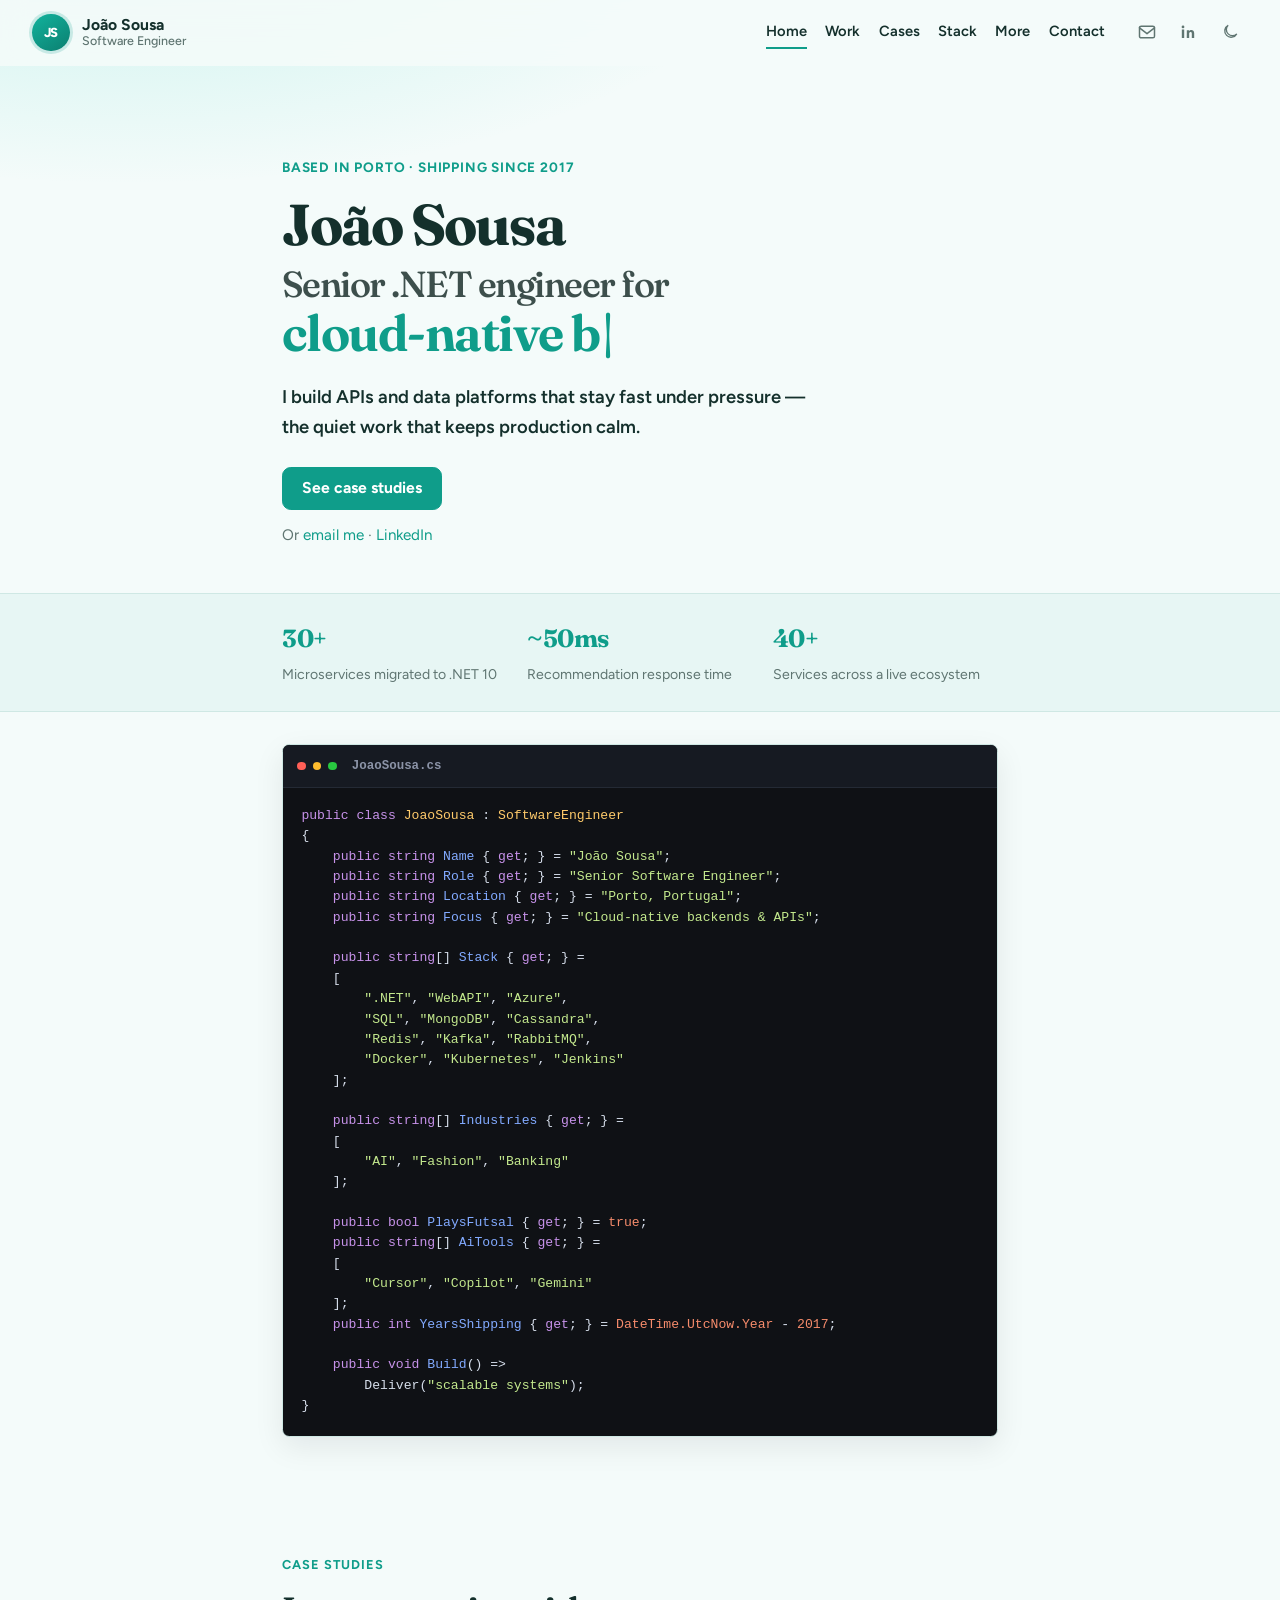
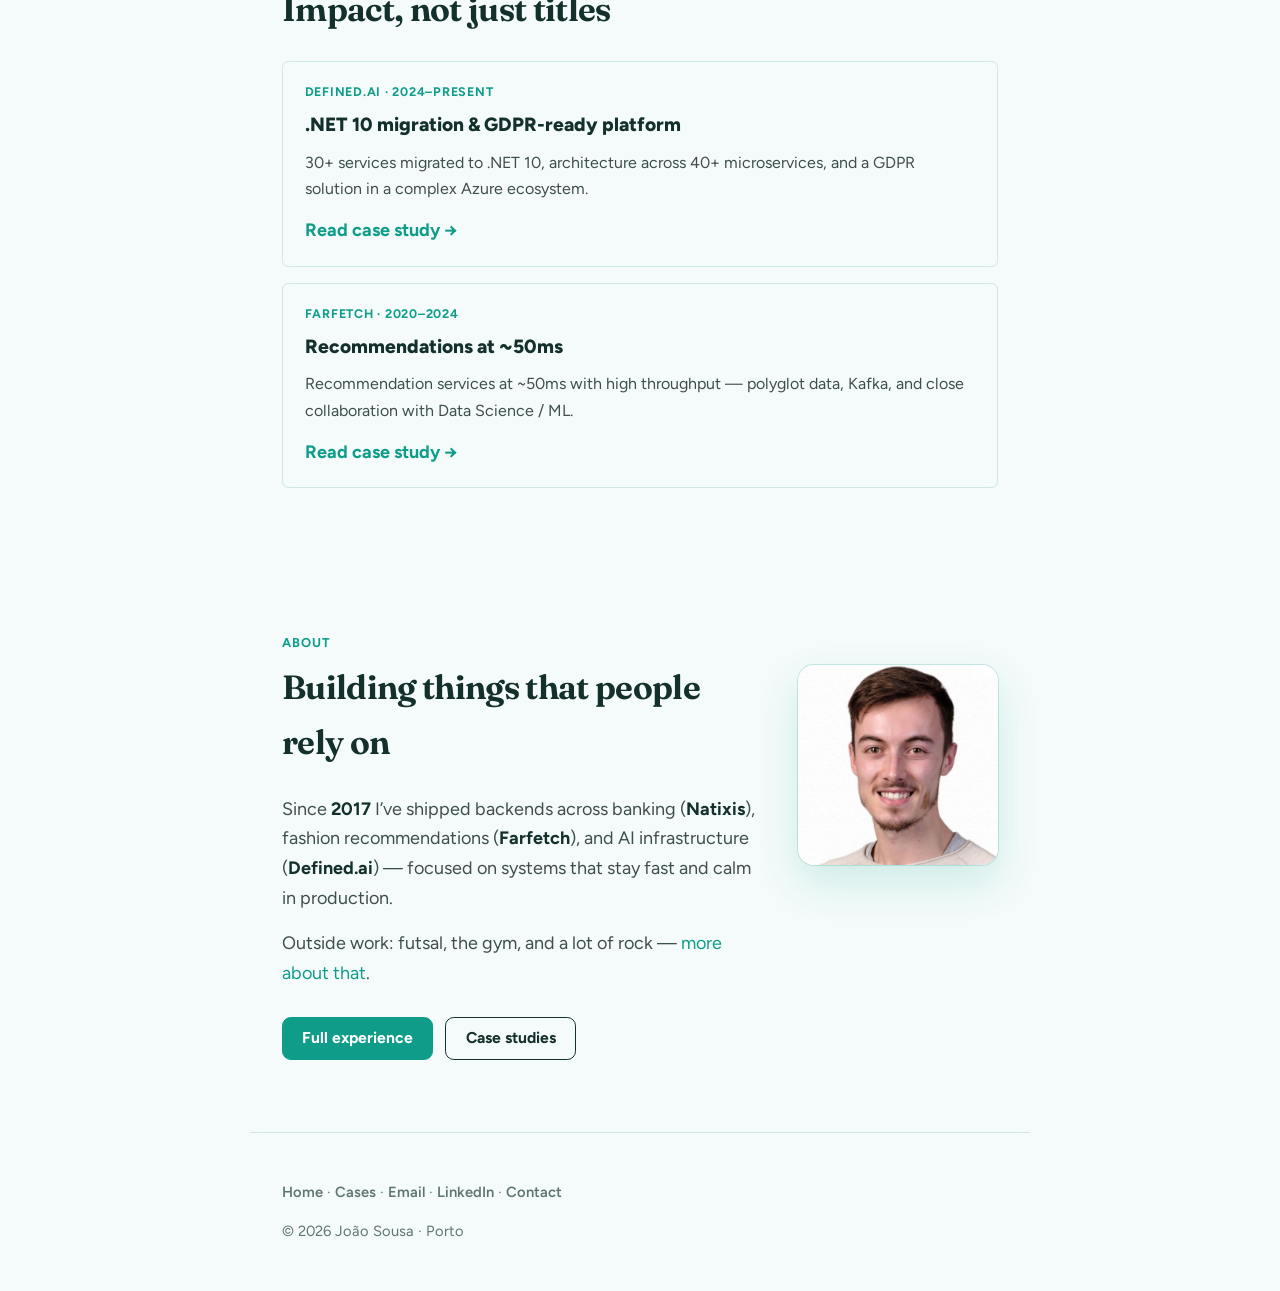
==== commit 2c29bd37: "Tighten the home hero and add hour/day/all-time analytics KPIs. Co-authored-by: Cursor <cursoragent@" ====
--- a/index.html
+++ b/index.html
@@ -58,7 +58,7 @@
       href="https://fonts.googleapis.com/css2?family=Figtree:wght@400;500;600;700;800&family=Fraunces:opsz,wght@9..144,500;9..144,650;9..144,700&display=swap"
       rel="stylesheet"
     />
-    <link rel="stylesheet" href="styles.css?v=20260723b" />
+    <link rel="stylesheet" href="styles.css?v=20260723c" />
   </head>
   <body>
     <header class="site-header">
@@ -140,31 +140,42 @@
           </h1>
           <p class="hero__pitch">
             I build APIs and data platforms that stay fast under pressure —
-            migrations, recommendations, and the quiet work that keeps
-            production calm.
-          </p>
-          <p class="hero__lede">
-            From banking back-offices to fashion recommendations and AI
-            infrastructure: architecture, delivery, integration, and support
-            across multicultural teams.
+            the quiet work that keeps production calm.
           </p>
           <div class="hero__actions">
             <a class="btn btn--primary" href="#/cases" data-link>See case studies</a>
-            <a class="btn btn--ghost" href="mailto:jpsousa1812@hotmail.com"
-              >Email me</a
-            >
           </div>
           <p class="hero__find">
-            Find me on
+            Or
+            <a href="mailto:jpsousa1812@hotmail.com">email me</a>
+            ·
             <a
               href="https://www.linkedin.com/in/joao-sousa-software-engineer/"
               target="_blank"
               rel="noopener noreferrer"
               >LinkedIn</a
             >
-            or email.
-          </p>
-
+          </p>
+        </div>
+
+        <div class="proof">
+          <div class="proof__inner">
+            <div class="proof__item">
+              <p class="proof__value">30+</p>
+              <p class="proof__label">Microservices migrated to .NET 10</p>
+            </div>
+            <div class="proof__item">
+              <p class="proof__value">~50ms</p>
+              <p class="proof__label">Recommendation response time</p>
+            </div>
+            <div class="proof__item">
+              <p class="proof__value">40+</p>
+              <p class="proof__label">Services across a live ecosystem</p>
+            </div>
+          </div>
+        </div>
+
+        <div class="home-code">
           <div class="code-panel" aria-label="Profile represented as C# code">
             <div class="code-panel__bar">
               <span class="code-panel__dot" aria-hidden="true"></span>
@@ -202,23 +213,6 @@
     <span class="k">public void</span> <span class="m">Build</span>() =>
         Deliver(<span class="s">"scalable systems"</span>);
 }</code></pre>
-          </div>
-        </div>
-
-        <div class="proof">
-          <div class="proof__inner">
-            <div class="proof__item">
-              <p class="proof__value">30+</p>
-              <p class="proof__label">Microservices migrated to .NET 10</p>
-            </div>
-            <div class="proof__item">
-              <p class="proof__value">~50ms</p>
-              <p class="proof__label">Recommendation response time</p>
-            </div>
-            <div class="proof__item">
-              <p class="proof__value">40+</p>
-              <p class="proof__label">Services across a live ecosystem</p>
-            </div>
           </div>
         </div>
 
@@ -254,23 +248,11 @@
               <h2 class="section__title">Building things that people rely on</h2>
               <div class="prose">
                 <p>
-                  I’ve been writing software since <strong>2017</strong> — starting
-                  at <strong>Natixis</strong>, where I learned what it means to ship
-                  carefully in banking: clear code, solid data, and systems that
-                  hold up when the stakes are real.
-                </p>
-                <p>
-                  At <strong>Farfetch</strong> I moved into large-scale backends for
-                  recommendations, working side by side with Data Science and ML.
-                  That taught me how to keep services fast and dependable while the
-                  product — and the models behind it — kept evolving.
-                </p>
-                <p>
-                  Today, as a Senior Software Engineer at <strong>Defined.ai</strong>,
-                  I help shape cloud platforms on Azure: microservices, data privacy,
-                  and the day-to-day craft of making complex systems simpler for the
-                  people who build and run them. I also mentor juniors — because good
-                  engineering is a team sport.
+                  Since <strong>2017</strong> I’ve shipped backends across banking
+                  (<strong>Natixis</strong>), fashion recommendations
+                  (<strong>Farfetch</strong>), and AI infrastructure
+                  (<strong>Defined.ai</strong>) — focused on systems that stay
+                  fast and calm in production.
                 </p>
                 <p>
                   Outside work: futsal, the gym, and a lot of rock —
@@ -819,6 +801,14 @@
                 <p class="admin-kpi__label">Total views</p>
               </div>
               <div class="admin-kpi">
+                <p class="admin-kpi__value" id="kpi-1h">—</p>
+                <p class="admin-kpi__label">Last hour</p>
+              </div>
+              <div class="admin-kpi">
+                <p class="admin-kpi__value" id="kpi-24h">—</p>
+                <p class="admin-kpi__label">Last 24 hours</p>
+              </div>
+              <div class="admin-kpi">
                 <p class="admin-kpi__value" id="kpi-7">—</p>
                 <p class="admin-kpi__label">Last 7 days</p>
               </div>
@@ -829,6 +819,10 @@
               <div class="admin-kpi">
                 <p class="admin-kpi__value" id="kpi-unique">—</p>
                 <p class="admin-kpi__label">Unique (30d)</p>
+              </div>
+              <div class="admin-kpi">
+                <p class="admin-kpi__value" id="kpi-unique-all">—</p>
+                <p class="admin-kpi__label">Unique (all time)</p>
               </div>
               <div class="admin-kpi">
                 <p class="admin-kpi__value" id="kpi-own">—</p>
@@ -1130,6 +1124,6 @@
       </svg>
     </button>
 
-    <script src="script.js?v=20260723b"></script>
+    <script src="script.js?v=20260723c"></script>
   </body>
 </html>
--- a/styles.css
+++ b/styles.css
@@ -240,7 +240,7 @@
 .hero {
   max-width: var(--max);
   margin: 0 auto;
-  padding: clamp(3.5rem, 10vh, 6rem) var(--space) clamp(2.5rem, 6vh, 4rem);
+  padding: clamp(3.5rem, 10vh, 6rem) var(--space) clamp(2rem, 5vh, 3rem);
 }
 
 .hero__title {
@@ -303,25 +303,18 @@
 }
 
 .hero__pitch {
-  margin: -0.5rem 0 1.1rem;
-  max-width: 36rem;
-  font-size: 1.2rem;
+  margin: -0.5rem 0 0;
+  max-width: 34rem;
+  font-size: 1.15rem;
   font-weight: 600;
   color: var(--text-strong);
-}
-
-.hero__lede {
-  margin: 0 0 1rem;
-  max-width: 38rem;
-  font-size: 1.15rem;
-  color: var(--text);
 }
 
 .hero__actions {
   display: flex;
   flex-wrap: wrap;
   gap: 0.75rem;
-  margin: 1.75rem 0 1.25rem;
+  margin: 1.5rem 0 0.85rem;
 }
 
 .cta-row {
@@ -335,6 +328,12 @@
   margin: 0;
   font-size: 0.95rem;
   color: var(--text-light);
+}
+
+.home-code {
+  max-width: var(--max);
+  margin: 0 auto;
+  padding: 0 var(--space) clamp(2rem, 5vh, 3rem);
 }
 
 .code-panel {
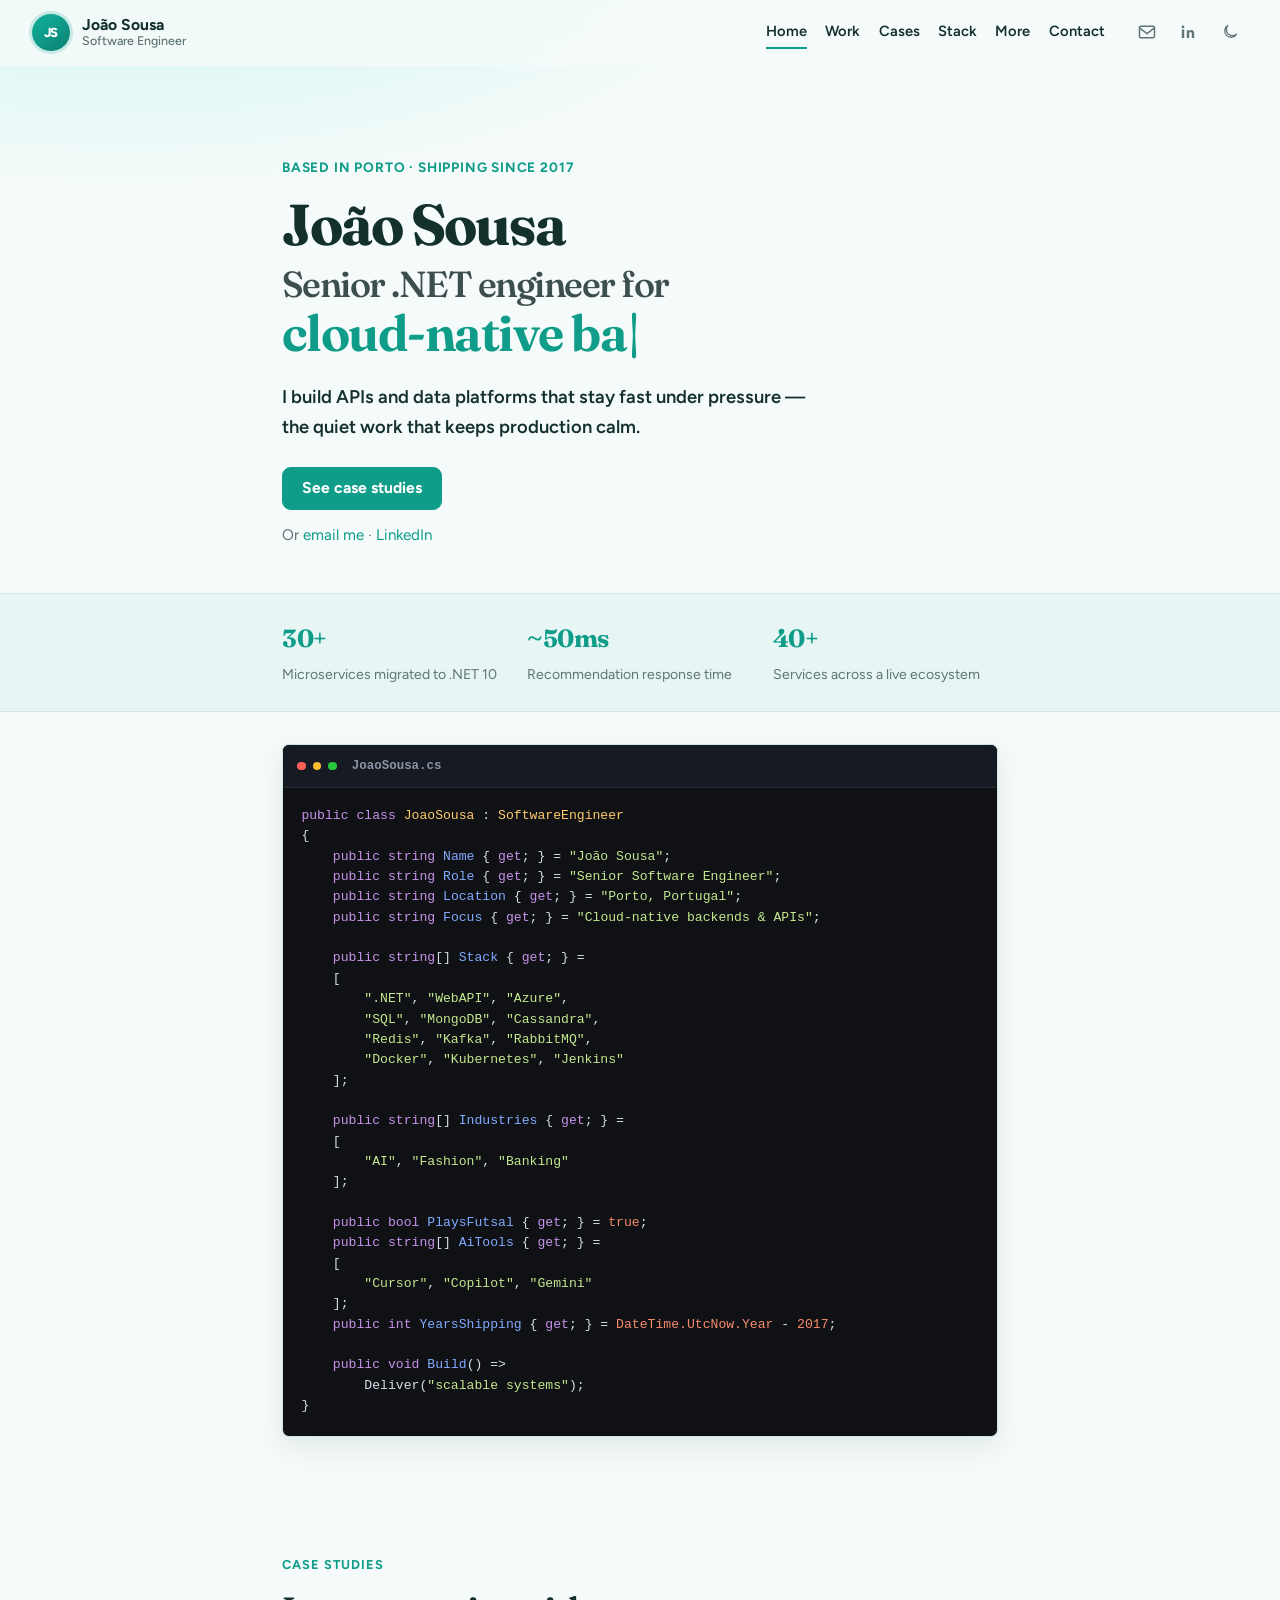
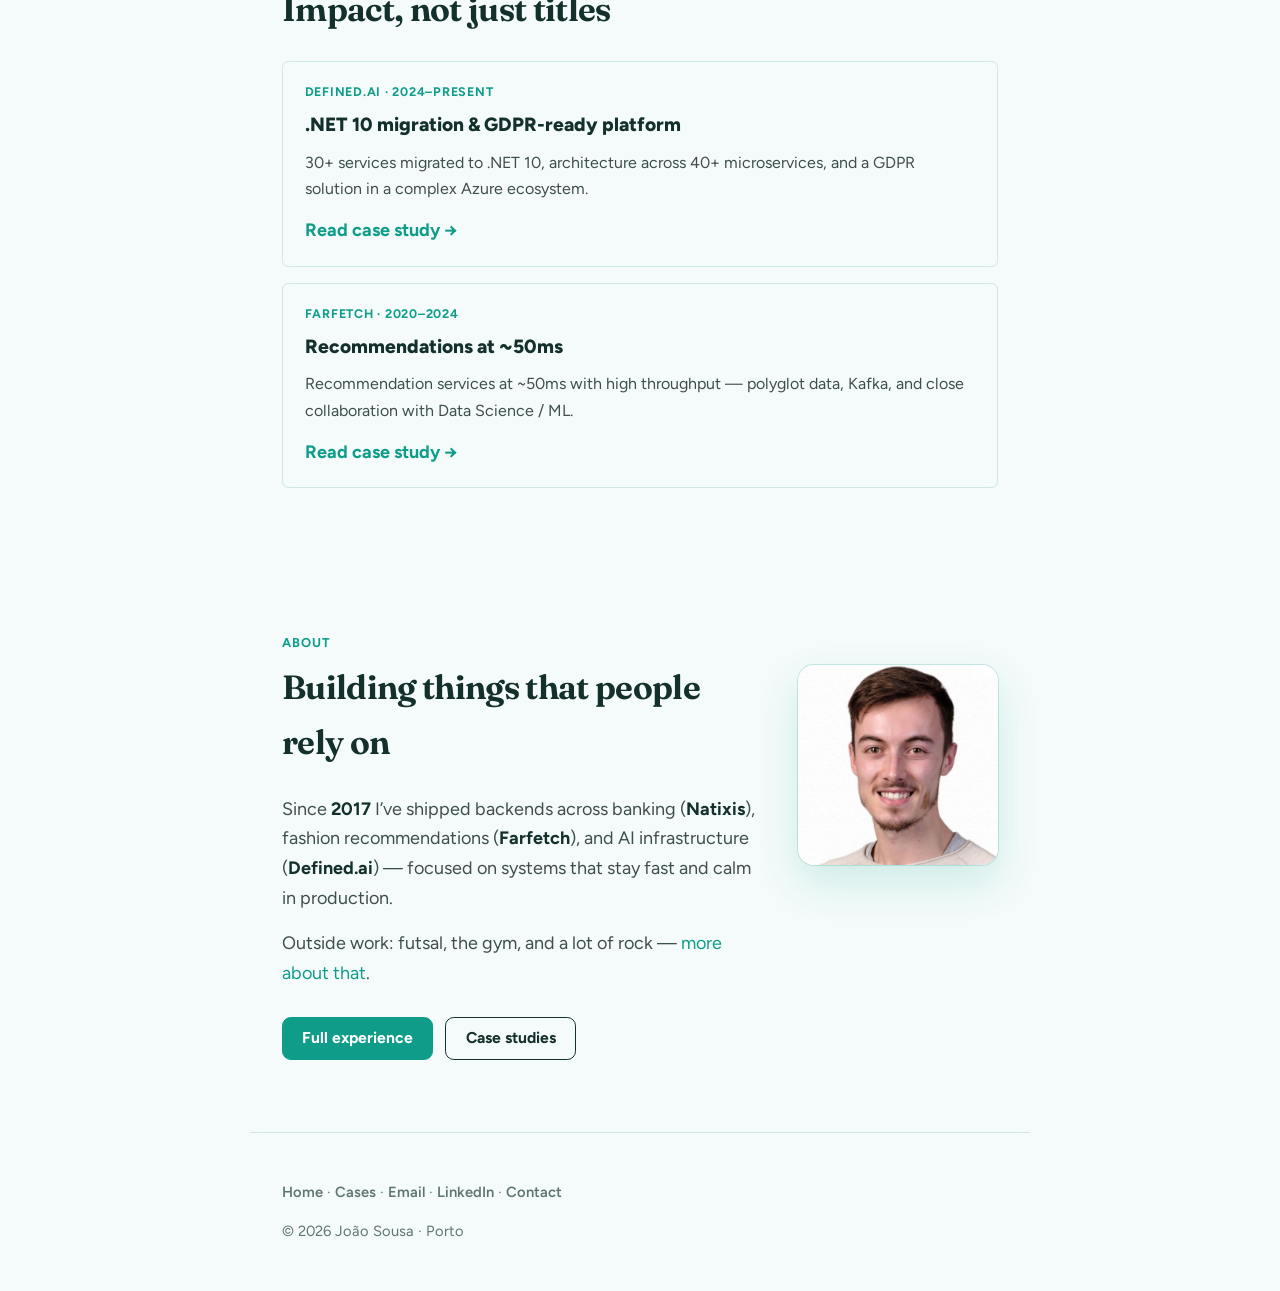
==== commit cd25b76a: "Add live analytics endpoint, bot filtering, and CSV export for the admin range. Co-authored-by: Curs" ====
--- a/index.html
+++ b/index.html
@@ -58,7 +58,7 @@
       href="https://fonts.googleapis.com/css2?family=Figtree:wght@400;500;600;700;800&family=Fraunces:opsz,wght@9..144,500;9..144,650;9..144,700&display=swap"
       rel="stylesheet"
     />
-    <link rel="stylesheet" href="styles.css?v=20260723c" />
+    <link rel="stylesheet" href="styles.css?v=20260723d" />
   </head>
   <body>
     <header class="site-header">
@@ -805,6 +805,10 @@
                 <p class="admin-kpi__label">Last hour</p>
               </div>
               <div class="admin-kpi">
+                <p class="admin-kpi__value" id="kpi-unique-1h">—</p>
+                <p class="admin-kpi__label">Unique (1h)</p>
+              </div>
+              <div class="admin-kpi">
                 <p class="admin-kpi__value" id="kpi-24h">—</p>
                 <p class="admin-kpi__label">Last 24 hours</p>
               </div>
@@ -1039,6 +1043,7 @@
               </label>
               <div class="admin-range__actions">
                 <button class="btn btn--primary" type="submit">Apply range</button>
+                <button class="btn btn--ghost" type="button" id="admin-export-csv">Export CSV</button>
                 <button class="btn btn--ghost" type="button" data-range="1">24h</button>
                 <button class="btn btn--ghost" type="button" data-range="7">7d</button>
                 <button class="btn btn--ghost" type="button" data-range="30">30d</button>
@@ -1124,6 +1129,6 @@
       </svg>
     </button>
 
-    <script src="script.js?v=20260723c"></script>
+    <script src="script.js?v=20260723d"></script>
   </body>
 </html>
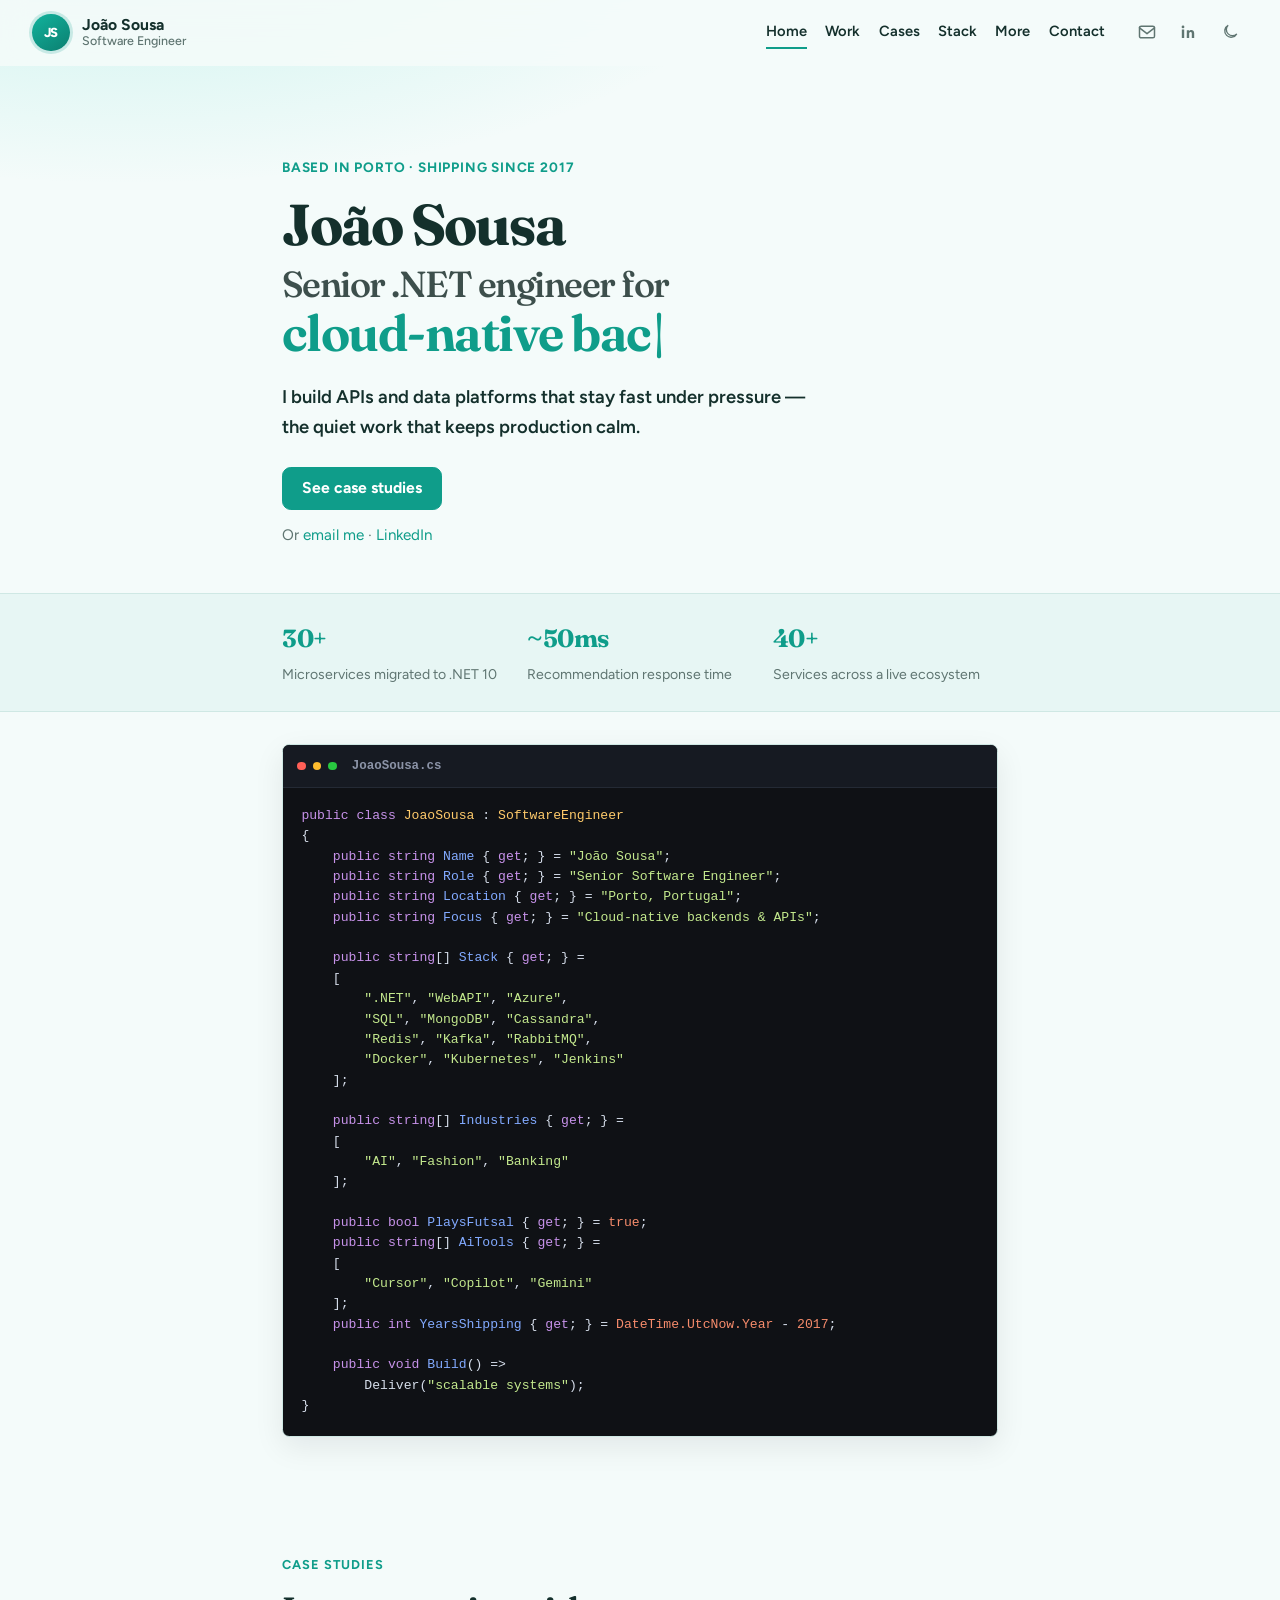
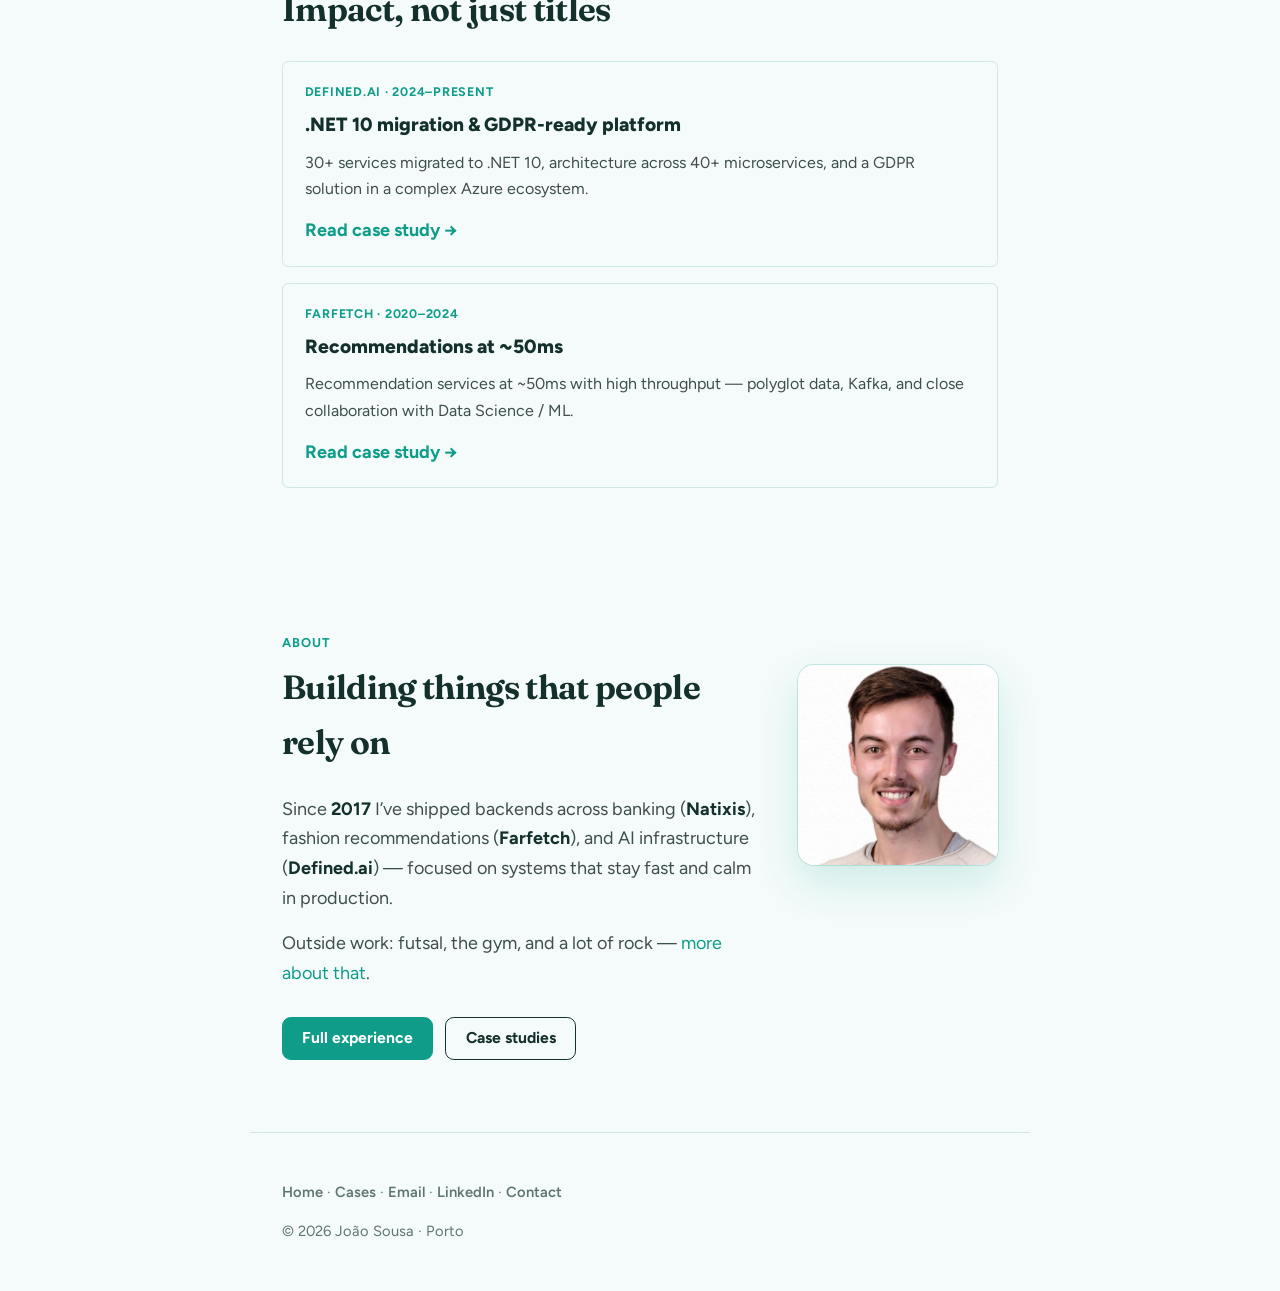
==== commit 4087c965: "Fix admin City column letter-wrapping by keeping short cells nowrap. Co-authored-by: Cursor <cursora" ====
--- a/index.html
+++ b/index.html
@@ -58,7 +58,7 @@
       href="https://fonts.googleapis.com/css2?family=Figtree:wght@400;500;600;700;800&family=Fraunces:opsz,wght@9..144,500;9..144,650;9..144,700&display=swap"
       rel="stylesheet"
     />
-    <link rel="stylesheet" href="styles.css?v=20260723d" />
+    <link rel="stylesheet" href="styles.css?v=20260723f" />
   </head>
   <body>
     <header class="site-header">
@@ -969,7 +969,7 @@
             <p class="admin-form__hint">
               Work laptop and personal mobile IPs are kept here so main tables stay clean.
             </p>
-            <div class="admin-table-wrap">
+            <div class="admin-table-wrap admin-table-wrap--pane">
               <table class="admin-table admin-table--fit" id="admin-own-ip">
                 <thead>
                   <tr>
@@ -991,7 +991,7 @@
             <p class="admin-form__hint">
               Quantos IPs distintos viram a página em cada dia (≈ pessoas/dispositivos/redes).
             </p>
-            <div class="admin-table-wrap">
+            <div class="admin-table-wrap admin-table-wrap--pane">
               <table class="admin-table admin-table--fit" id="admin-by-day-ip">
                 <thead>
                   <tr>
@@ -1010,7 +1010,7 @@
             <p class="admin-form__hint">
               Mesmo IP ≈ mesma rede (NAT/VPN podem agrupar ou separar pessoas).
             </p>
-            <div class="admin-table-wrap">
+            <div class="admin-table-wrap admin-table-wrap--pane">
               <table class="admin-table admin-table--fit" id="admin-by-ip">
                 <thead>
                   <tr>
@@ -1050,7 +1050,7 @@
               </div>
             </form>
             <p class="admin-form__hint" id="admin-range-hint"></p>
-            <div class="admin-table-wrap">
+            <div class="admin-table-wrap admin-table-wrap--pane">
               <table class="admin-table admin-table--fit" id="admin-recent">
                 <thead>
                   <tr>
@@ -1129,6 +1129,6 @@
       </svg>
     </button>
 
-    <script src="script.js?v=20260723d"></script>
+    <script src="script.js?v=20260723f"></script>
   </body>
 </html>
--- a/styles.css
+++ b/styles.css
@@ -1122,16 +1122,27 @@
   gap: 0 1.25rem;
 }
 
+#page-admin .section {
+  max-width: min(1180px, 100%);
+}
+
 .admin-table-wrap {
-  overflow-x: auto;
+  overflow: auto;
   margin-bottom: 1.75rem;
   border: 1px solid var(--border);
   border-radius: 0.55rem;
+  -webkit-overflow-scrolling: touch;
+}
+
+/* Keep H-scrollbar near the rows you're reading */
+.admin-table-wrap--pane {
+  max-height: min(32rem, 68vh);
 }
 
 .admin-table {
   width: 100%;
-  border-collapse: collapse;
+  border-collapse: separate;
+  border-spacing: 0;
   font-size: 0.92rem;
   table-layout: auto;
 }
@@ -1141,36 +1152,71 @@
   padding: 0.55rem 0.7rem;
   text-align: left;
   border-bottom: 1px solid var(--border);
-  vertical-align: middle;
+  vertical-align: top;
   white-space: nowrap;
   overflow-wrap: normal;
   word-break: normal;
 }
 
+.admin-table thead th {
+  position: sticky;
+  top: 0;
+  z-index: 2;
+  background: var(--bg-soft);
+  box-shadow: 0 1px 0 var(--border);
+}
+
 .admin-table--fit {
-  width: max-content;
+  width: 100%;
   min-width: 100%;
   font-size: 0.82rem;
 }
 
 .admin-table--fit th,
 .admin-table--fit td {
-  padding: 0.4rem 0.65rem;
-  line-height: 1.25;
-}
-
-/* Compact numeric / short cols */
-#admin-by-ip th:nth-child(2),
-#admin-by-ip td:nth-child(2),
-#admin-by-ip th:nth-child(3),
-#admin-by-ip td:nth-child(3),
-#admin-by-ip th:nth-child(4),
-#admin-by-ip td:nth-child(4),
-#admin-recent th:nth-child(3),
-#admin-recent td:nth-child(3),
-#admin-recent th:nth-child(4),
-#admin-recent td:nth-child(4) {
-  width: 1%;
+  padding: 0.45rem 0.65rem;
+  line-height: 1.35;
+  /* Default: keep city/region/etc readable — never letter-wrap */
+  white-space: nowrap;
+  overflow-wrap: normal;
+  word-break: normal;
+}
+
+/* Short / key cols stay compact */
+.admin-table--fit th:first-child,
+.admin-table--fit td:first-child {
+  position: sticky;
+  left: 0;
+  z-index: 1;
+  background: var(--bg);
+  box-shadow: 4px 0 8px -6px color-mix(in srgb, var(--text-strong) 28%, transparent);
+}
+
+.admin-table--fit thead th:first-child {
+  z-index: 3;
+  background: var(--bg-soft);
+}
+
+/* Only long free-text cols wrap (ISP / device / UTM / referrer) */
+#admin-own-ip th:nth-child(6),
+#admin-own-ip td:nth-child(6),
+#admin-own-ip th:nth-child(7),
+#admin-own-ip td:nth-child(7),
+#admin-by-ip th:nth-child(7),
+#admin-by-ip td:nth-child(7),
+#admin-recent th:nth-child(7),
+#admin-recent td:nth-child(7),
+#admin-recent th:nth-child(8),
+#admin-recent td:nth-child(8),
+#admin-recent th:nth-child(9),
+#admin-recent td:nth-child(9),
+#admin-recent th:nth-child(10),
+#admin-recent td:nth-child(10) {
+  white-space: normal;
+  overflow-wrap: break-word;
+  word-break: normal;
+  min-width: 10rem;
+  max-width: 18rem;
 }
 
 .admin-range {
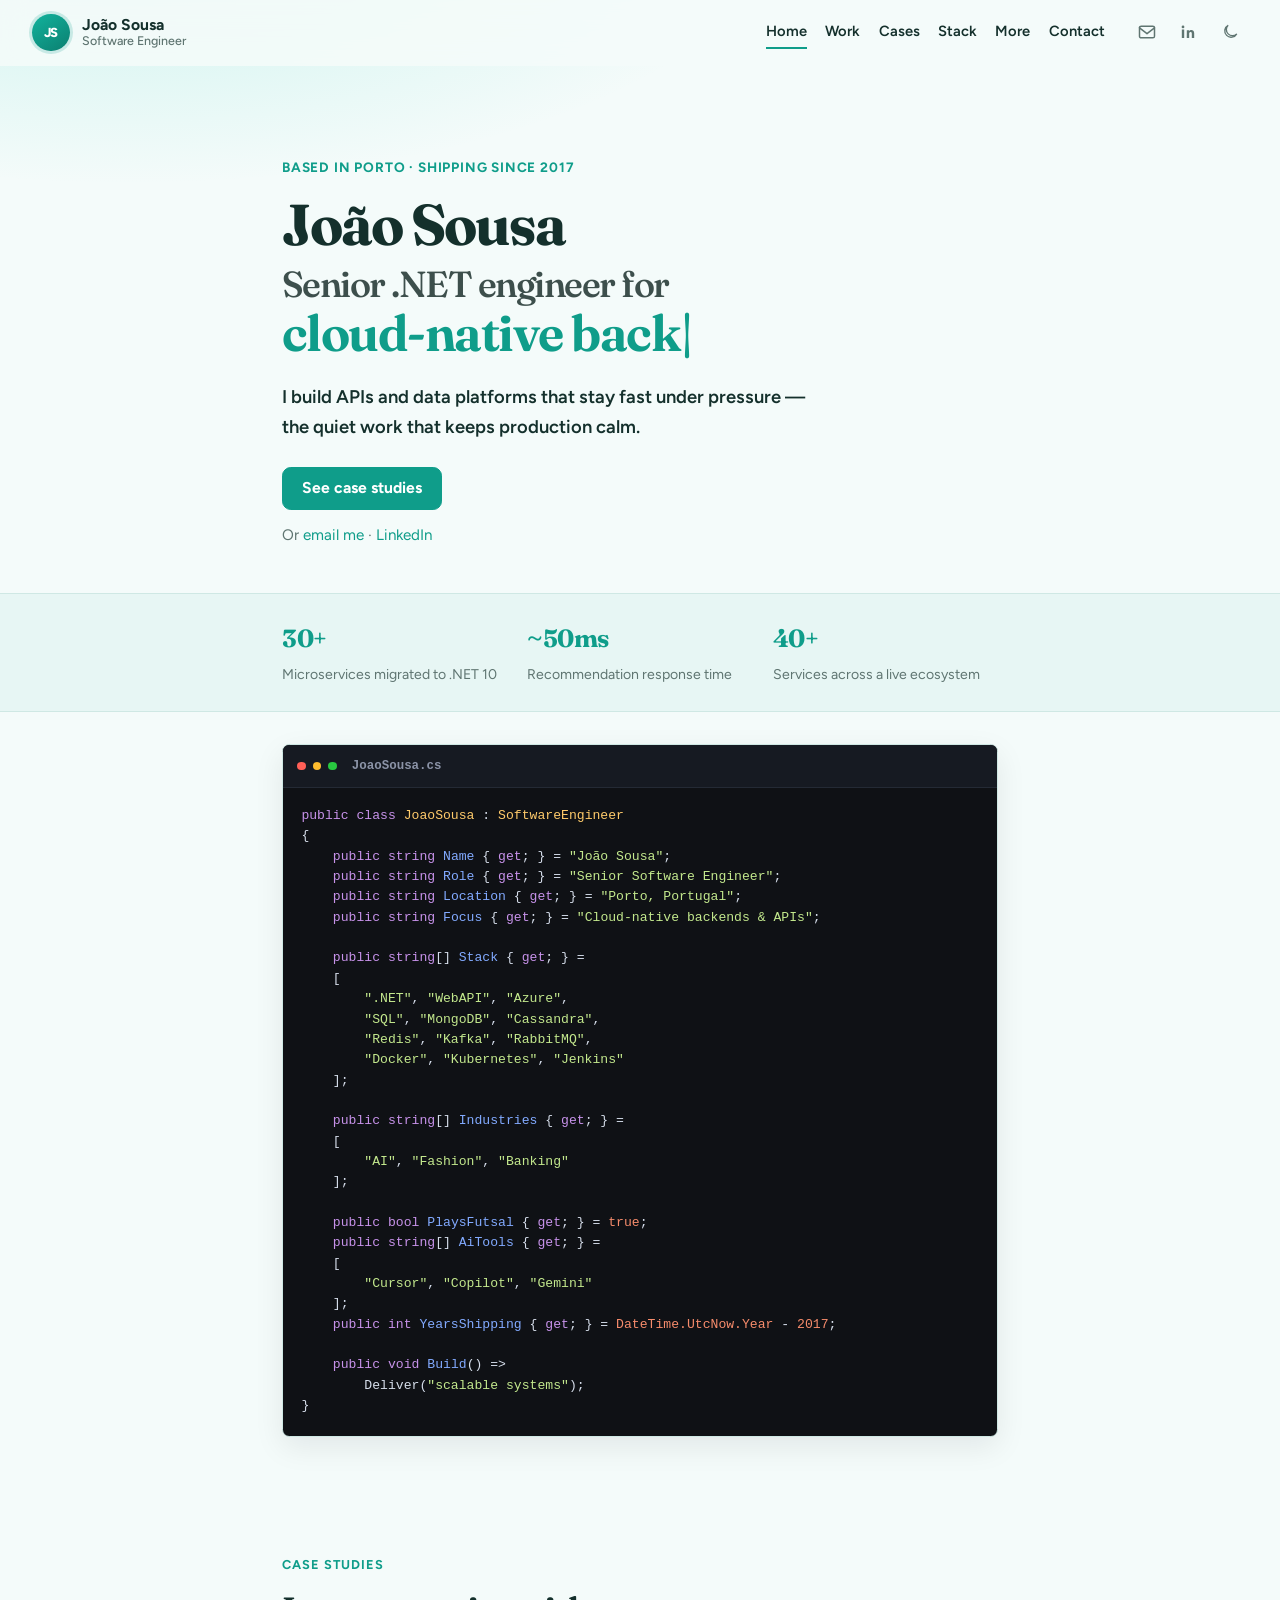
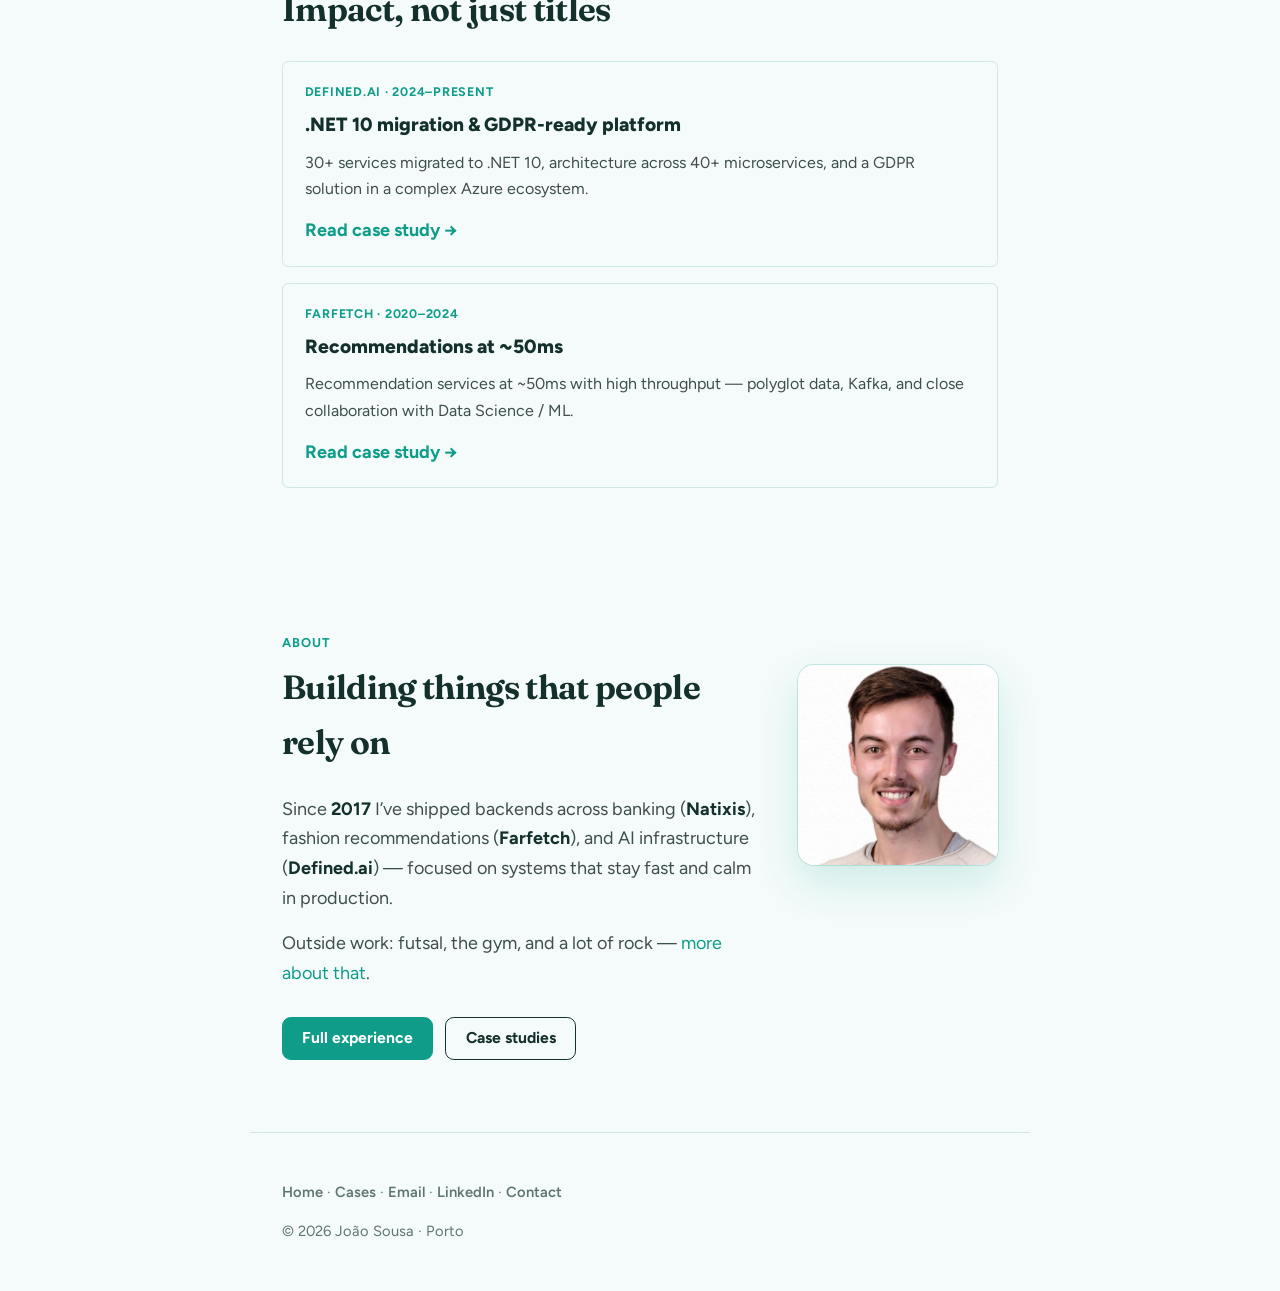
==== commit 09c4a1c9: "Move Referrer next to City in the recent events admin table. Co-authored-by: Cursor <cursoragent@cur" ====
--- a/index.html
+++ b/index.html
@@ -58,7 +58,7 @@
       href="https://fonts.googleapis.com/css2?family=Figtree:wght@400;500;600;700;800&family=Fraunces:opsz,wght@9..144,500;9..144,650;9..144,700&display=swap"
       rel="stylesheet"
     />
-    <link rel="stylesheet" href="styles.css?v=20260723f" />
+    <link rel="stylesheet" href="styles.css?v=20260723g" />
   </head>
   <body>
     <header class="site-header">
@@ -1060,10 +1060,10 @@
                     <th>CC</th>
                     <th>Region</th>
                     <th>City</th>
+                    <th>Referrer</th>
                     <th>ISP</th>
                     <th>Device</th>
                     <th>UTM</th>
-                    <th>Referrer</th>
                   </tr>
                 </thead>
                 <tbody></tbody>
@@ -1129,6 +1129,6 @@
       </svg>
     </button>
 
-    <script src="script.js?v=20260723f"></script>
+    <script src="script.js?v=20260723g"></script>
   </body>
 </html>
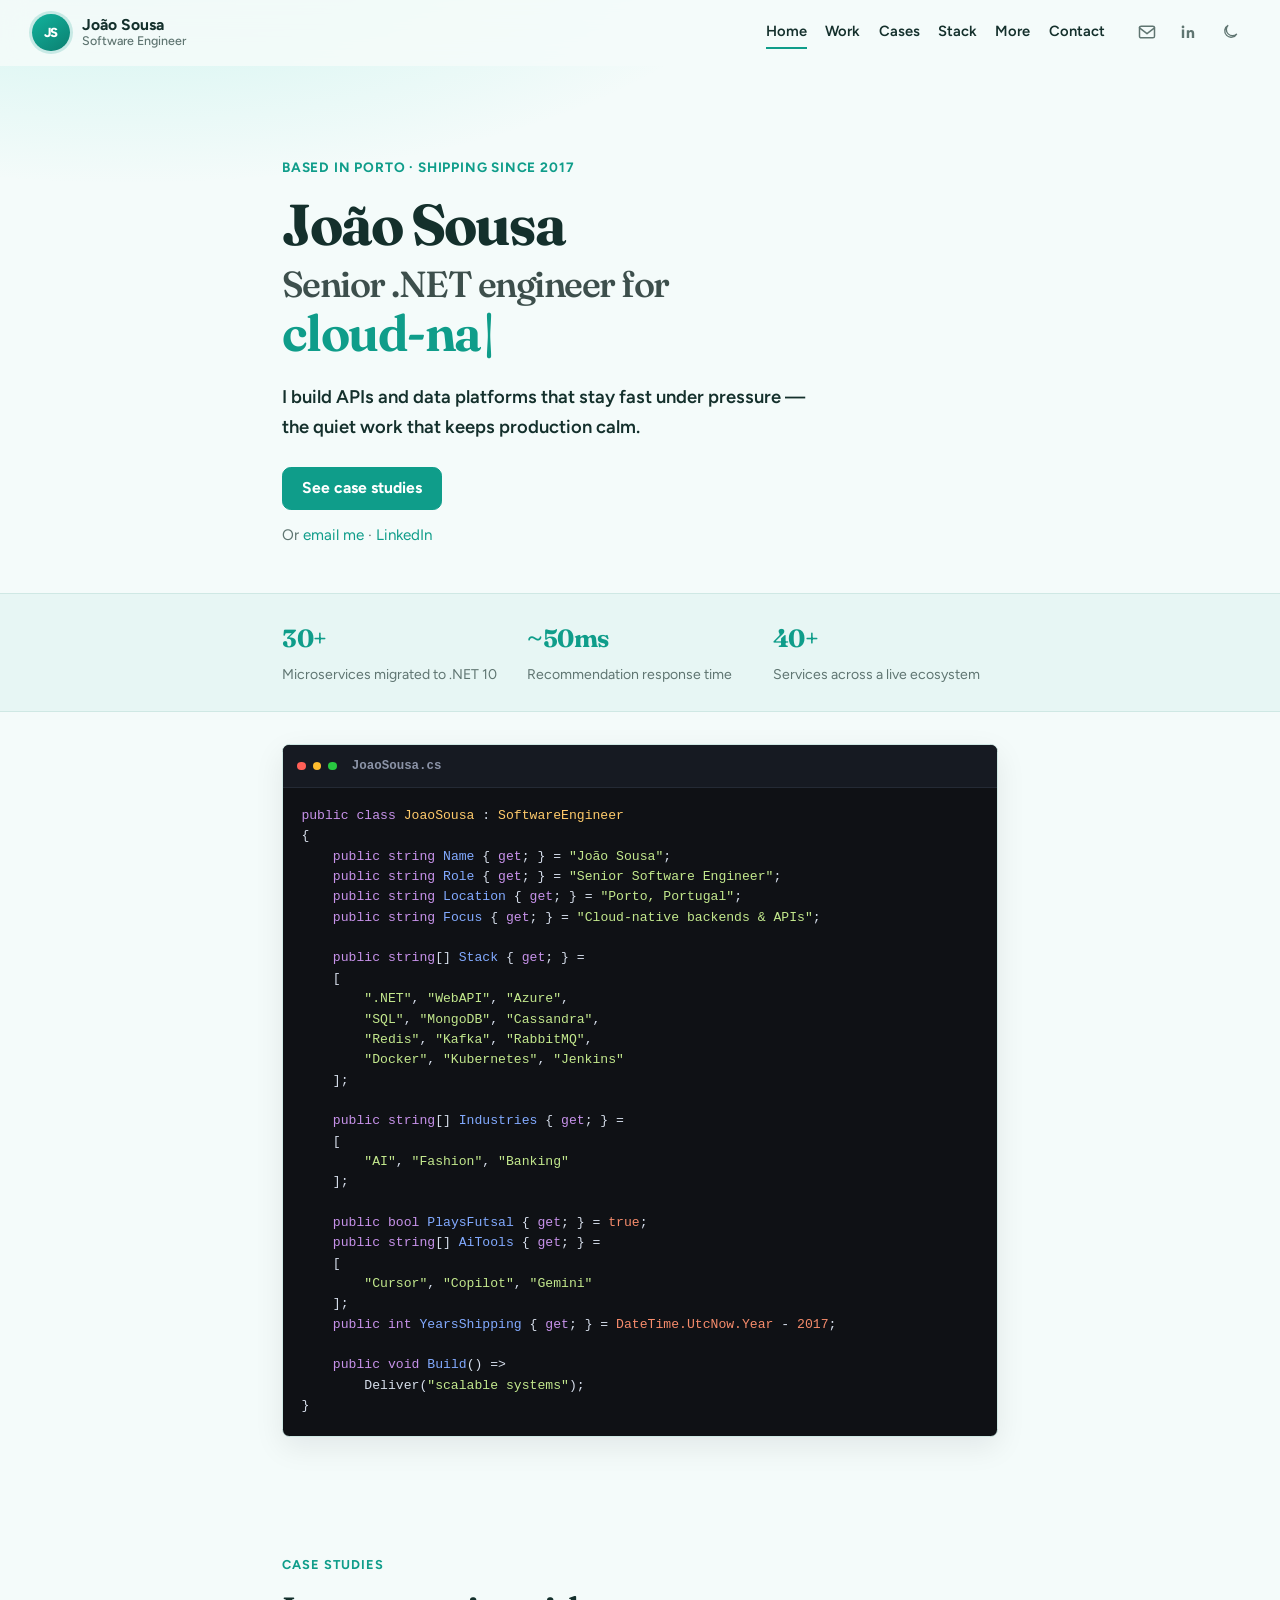
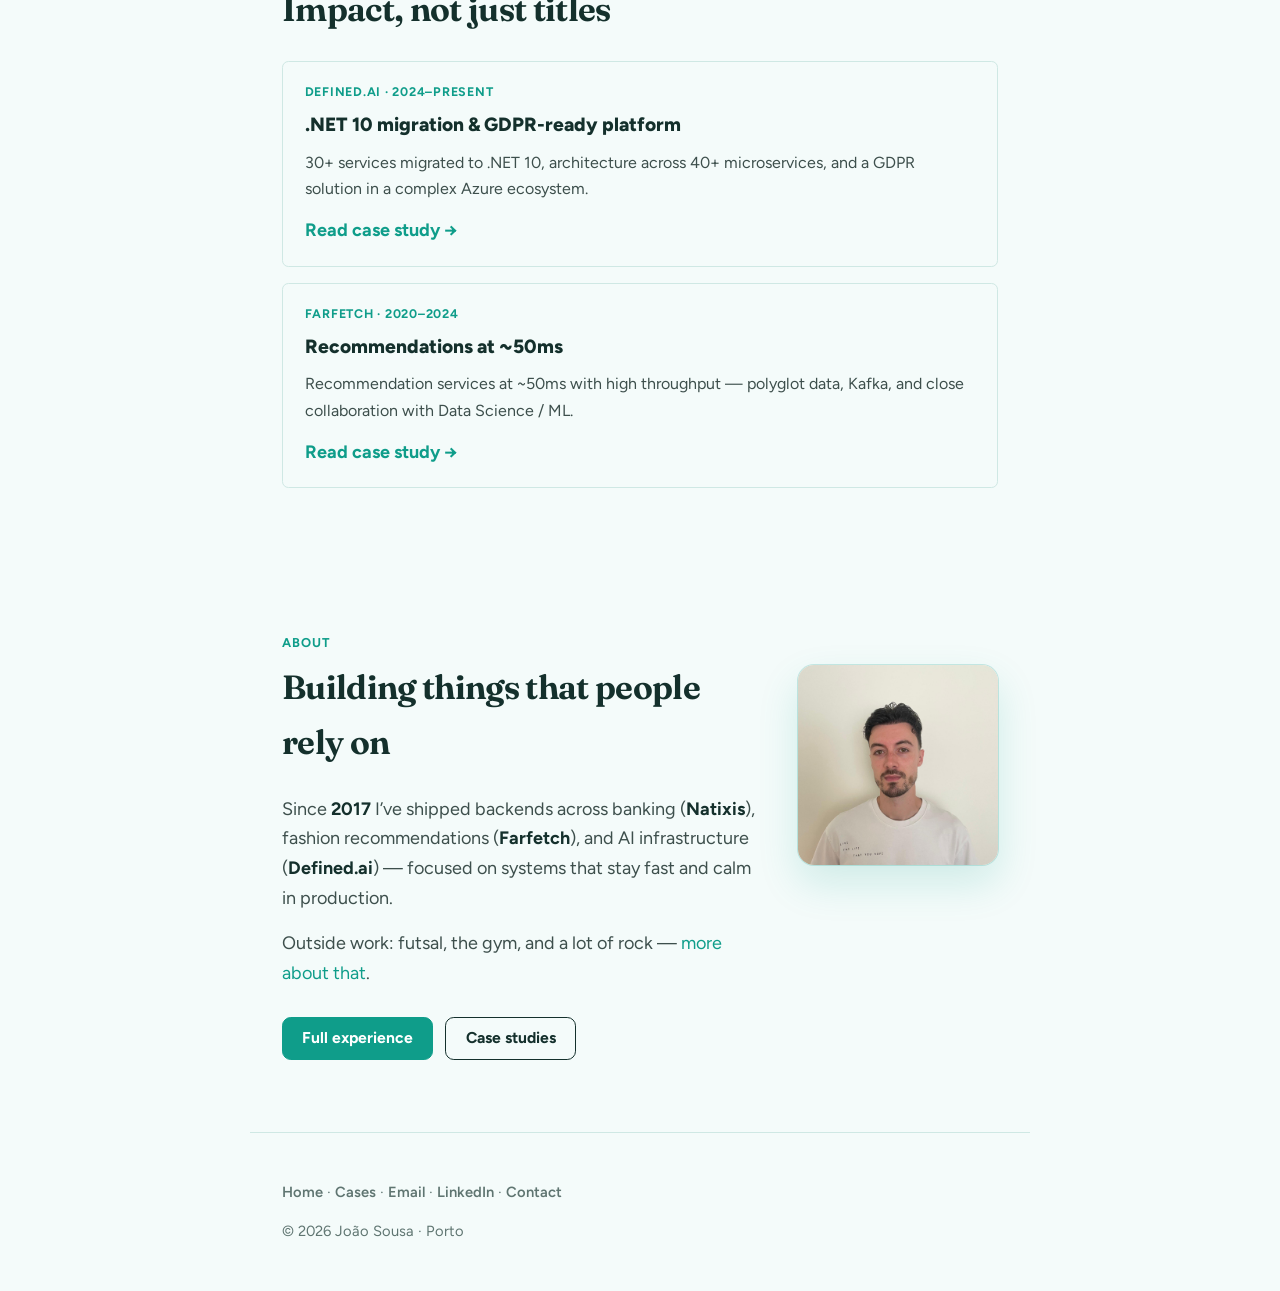
==== commit 91ad61e8: "Replace the home portrait with the new personal photo. Co-authored-by: Cursor <cursoragent@cursor.co" ====
--- a/index.html
+++ b/index.html
@@ -58,7 +58,7 @@
       href="https://fonts.googleapis.com/css2?family=Figtree:wght@400;500;600;700;800&family=Fraunces:opsz,wght@9..144,500;9..144,650;9..144,700&display=swap"
       rel="stylesheet"
     />
-    <link rel="stylesheet" href="styles.css?v=20260723g" />
+    <link rel="stylesheet" href="styles.css?v=20260725a" />
   </head>
   <body>
     <header class="site-header">
@@ -266,10 +266,10 @@
             </div>
             <figure class="about-photo">
               <img
-                src="images/joao-portrait.jpg"
+                src="images/joao-portrait.jpg?v=20260810"
                 alt="João Sousa"
-                width="505"
-                height="505"
+                width="1024"
+                height="1024"
                 loading="lazy"
                 decoding="async"
               />
@@ -1060,10 +1060,10 @@
                     <th>CC</th>
                     <th>Region</th>
                     <th>City</th>
+                    <th>UTM</th>
                     <th>Referrer</th>
                     <th>ISP</th>
                     <th>Device</th>
-                    <th>UTM</th>
                   </tr>
                 </thead>
                 <tbody></tbody>
@@ -1129,6 +1129,6 @@
       </svg>
     </button>
 
-    <script src="script.js?v=20260723g"></script>
+    <script src="script.js?v=20260725a"></script>
   </body>
 </html>
